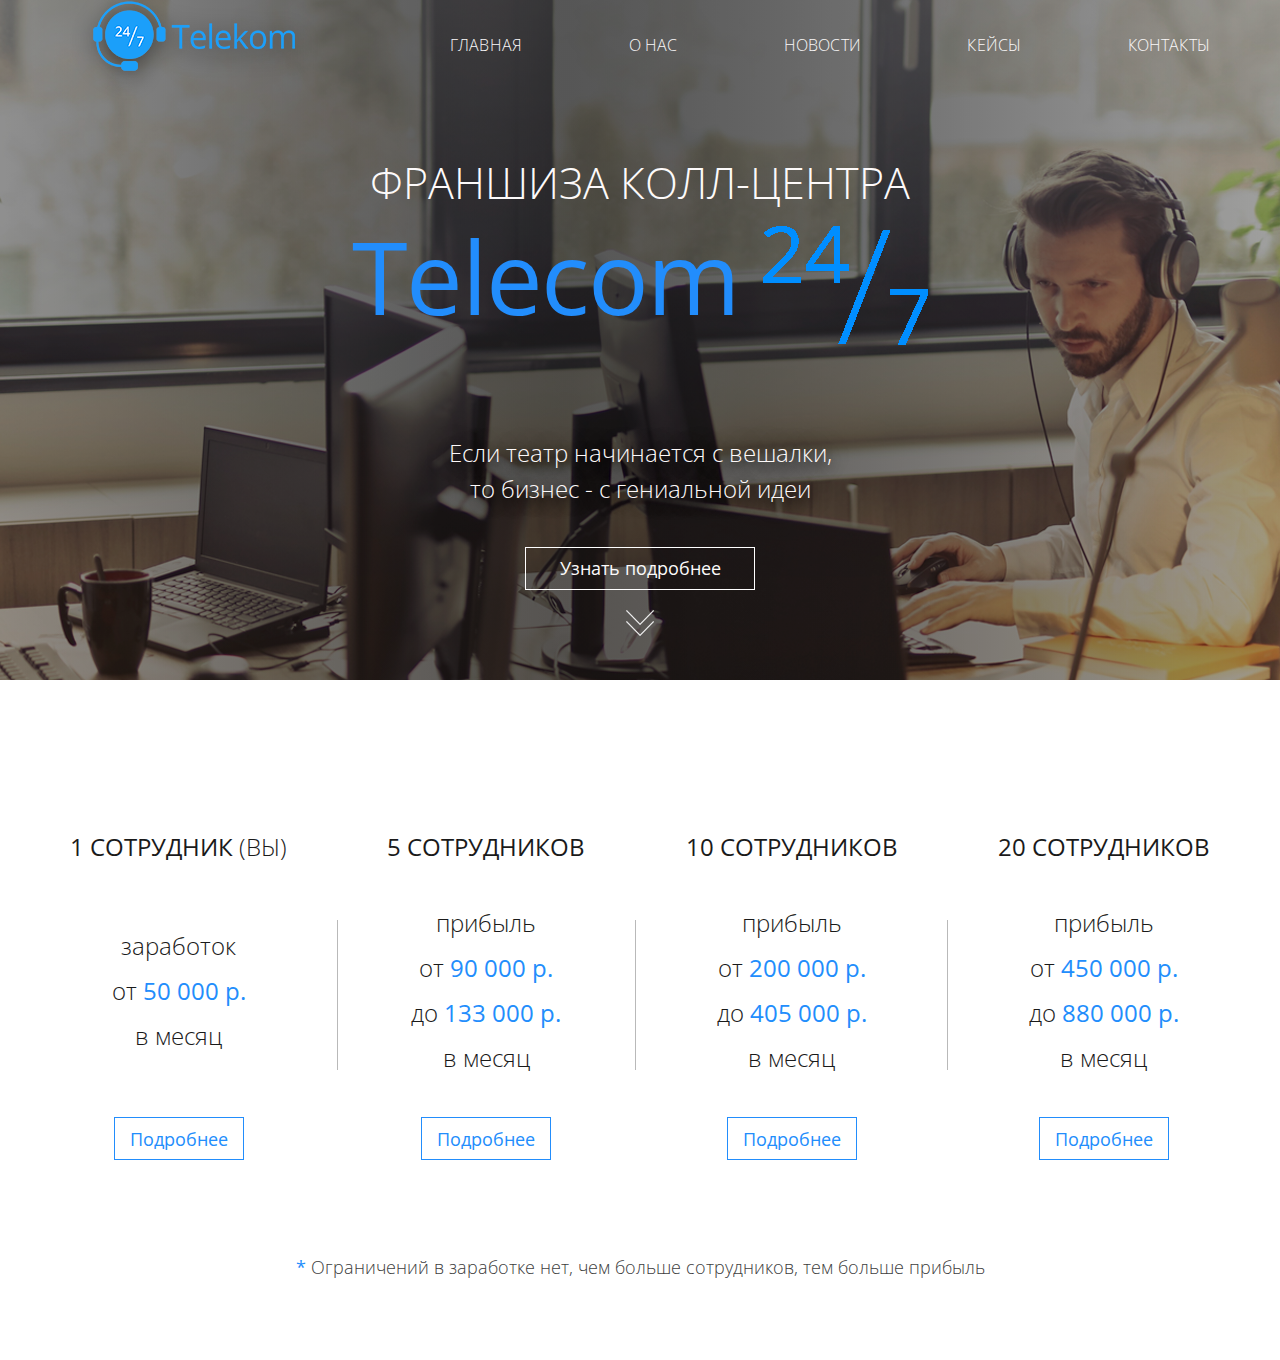
==== index.html @ 5f86d4a2 "Create second section" ====
<!DOCTYPE html>
<html lang="en">
<head>
  <meta charset="UTF-8">
  <meta name="viewport" content="width=device-width, initial-scale=1.0">
  <meta http-equiv="X-UA-Compatible" content="ie=edge">
  <link rel="stylesheet" href="style/style.css">
  <link href="https://fonts.googleapis.com/css?family=Open+Sans:300,400&amp;subset=cyrillic" rel="stylesheet">
  <title>Document</title>
</head>
<body>
  <header>
    <nav>
      <img src="img/Telekom.png" alt="">
      <ul>
        <li><a class="header-link"href="#">Главная</a></li>
        <li><a class="header-link"href="#">О нас</a></li>
        <li><a class="header-link"href="#">Новости</a></li>
        <li><a class="header-link"href="#">Кейсы</a></li>
        <li><a class="header-link"href="#">Контакты</a></li>
      </ul>
    </nav>
    <h2>франшиза колл-центра</h2>
    <h1>Telecom 
      <img class="h2-img"src="img/24/24for7.png" alt="">
    </h1>
    <p class="header-text-action">Если театр начинается с вешалки,<br>то бизнес - с гениальной идеи</p>
    <a href="#" class="header-action">Узнать подробнее</a>
    <a href="#" class="drop-down"><img src="img/bottom-.png" alt=""></a>
  </header>
  <section class="staff">
    <div class="staff-block">
      <div class="staff-block-item">
        <h3>1 сотрудник <span class="h3-span">(вы)</span></h3>
        <div class="staff-block-text">
        <p>заработок</p>
        <p>от <span>50 000 р.</span></p>
        <p>в месяц</p>
        </div>
        <a href="#" class="staff-button">Подробнее</a>
      </div>
      <div class="staff-border"></div>
      <div class="staff-block-item">
        <h3>5 сотрудников</h3>
        <div class="staff-block-text">
            <p>прибыль</p>
            <p>от <span>90 000 р.</span></p>
            <p>до <span>133 000 р.</span></p>
            <p>в месяц</p>
        </div>
        <a href="#" class="staff-button">Подробнее</a>
      </div>
      <div class="staff-border"></div>
      <div class="staff-block-item">
          <h3>10 сотрудников</h3>
          <div class="staff-block-text">
          <p>прибыль</p>
          <p>от <span>200 000 р.</span></p>
          <p>до <span>405 000 р.</span></p>
          <p>в месяц</p>
          </div>
          <a href="#" class="staff-button">Подробнее</a>
      </div>
      <div class="staff-border"></div>
      <div class="staff-block-item">
          <h3>20 сотрудников</h3>
          <div class="staff-block-text">
          <p>прибыль</p>
          <p>от <span>450 000 р.</span></p>
          <p>до <span>880 000 р.</span></p>
          <p>в месяц</p>
          </div>
          <a href="#" class="staff-button">Подробнее</a>
      </div>
    </div>
    <p class="remark"><span>*</span> Ограничений в заработке нет, чем больше сотрудников, тем больше прибыль</p>
  </section>
</body>
</html>
---- style/style.css ----
/* font-family: 'Open Sans', sans-serif; */
* {
  box-sizing: border-box;
  margin: 0;
  padding: 0;
  outline: none;
  font-family: 'Open Sans';
}
a{
  text-decoration: none;
}
header{
  height: 680px;
  display: flex;
  flex-direction:column;
  align-items: center;
  background: url(../img/Header-main.png) center center no-repeat;
}
nav{
  width: 1140px;
  height: 90px;
  display: flex;
  justify-content: space-between;
  align-items: center;
}
ul{
  width: 760px;
  display: flex;
  justify-content: space-between;
  align-items: center;
}
nav li{
  list-style-type: none;
}
.header-link{
  color: #fbf9f9;
font-size: 16px;
font-weight: 300;
text-transform: uppercase;
/* Text style for "главная" */
letter-spacing: 0.16px;
}
h2{
  color: #fdfafa;
font-size: 43px;
font-weight: 300;
line-height: 106.67px;
text-transform: uppercase;
margin-top: 40px;
}
h1{
  margin-top: -30px;
  color: #228dfc;
  font-size: 101px;
  font-weight: 400;
  letter-spacing: -1.7px;
  display: flex;
  align-items: flex-end;
  width: 576px;
  justify-content: space-between;
}
.h2-img{
  height: 119px;
}
.time{
  position: relative;
  width: 165px;
  height: 119px;
  font-size: 50px;
}
.time-hour{
  position: absolute;
  top: 0;
  left: 0;
}
.time-slash{
  font-size:200px;
  position: absolute;
  bottom: 0;
  left: 75px;
}
.time-min{
  position: absolute;
  bottom: 0;
  right: 0;
}
.header-text-action{
  text-align: center;
  text-shadow: 0 5px 13px #070707, 0 0 32px rgba(13, 13, 13, 0.49);
  color: #fdf9f9;
  font-family: "Open Sans";
  font-size: 24px;
  font-weight: 300;
  line-height: 36px;
  margin: 90px 0 40px;
}
.header-action{
  width: 230px;
  height: 43px;
  border: 1px solid #ffffff;
  display: flex;
  justify-content: center;
  align-items: center;
  color: #fcfbfb;
  font-family: "Open Sans";
  font-size: 18px;
  font-weight: 400;
  margin-bottom: 20px;
}
.staff{
  height: 680px;
  display: flex;
  flex-direction: column;
  align-items: center;
}
.staff-block{
  width: 1140px;
  margin-top: 150px;
  display: flex;
  justify-content: space-between;
  align-items: center;
}
.staff-block-item{
  display: flex;
  flex-direction: column;
  justify-content: space-between;
  align-items: center;
  height: 330px;
}
.staff-block-item p{
  color: #1a1a1a;
  font-size: 24px;
  font-weight: 300;
  line-height: 45px;
}
span{
  font-weight: 400;
  color: #228dfc;
}
.staff-block-text{
  text-align:center;
}
.staff-border{
  width: 1px;
height: 150px;
background-color: #b9b9b9;
}
.staff-button{
  width: 130px;
  height: 43px;
  border: 1px solid #228dfc;
  background: transparent;
  color: #228dfc;
  font-size: 18px;
  font-weight: 400;
  display: flex;
  justify-content: center;
  align-items: center;
}
h3{
  color: #1a1a1a;
  font-size: 24px;
  font-weight: 400;
  text-transform: uppercase;
}
.h3-span{
  font-weight: 300;
  color: #1a1a1a;
}
.remark{
  margin-top: 85px;
  color: #404040;
font-size: 18px;
font-weight: 300;
line-height: 45px;
}
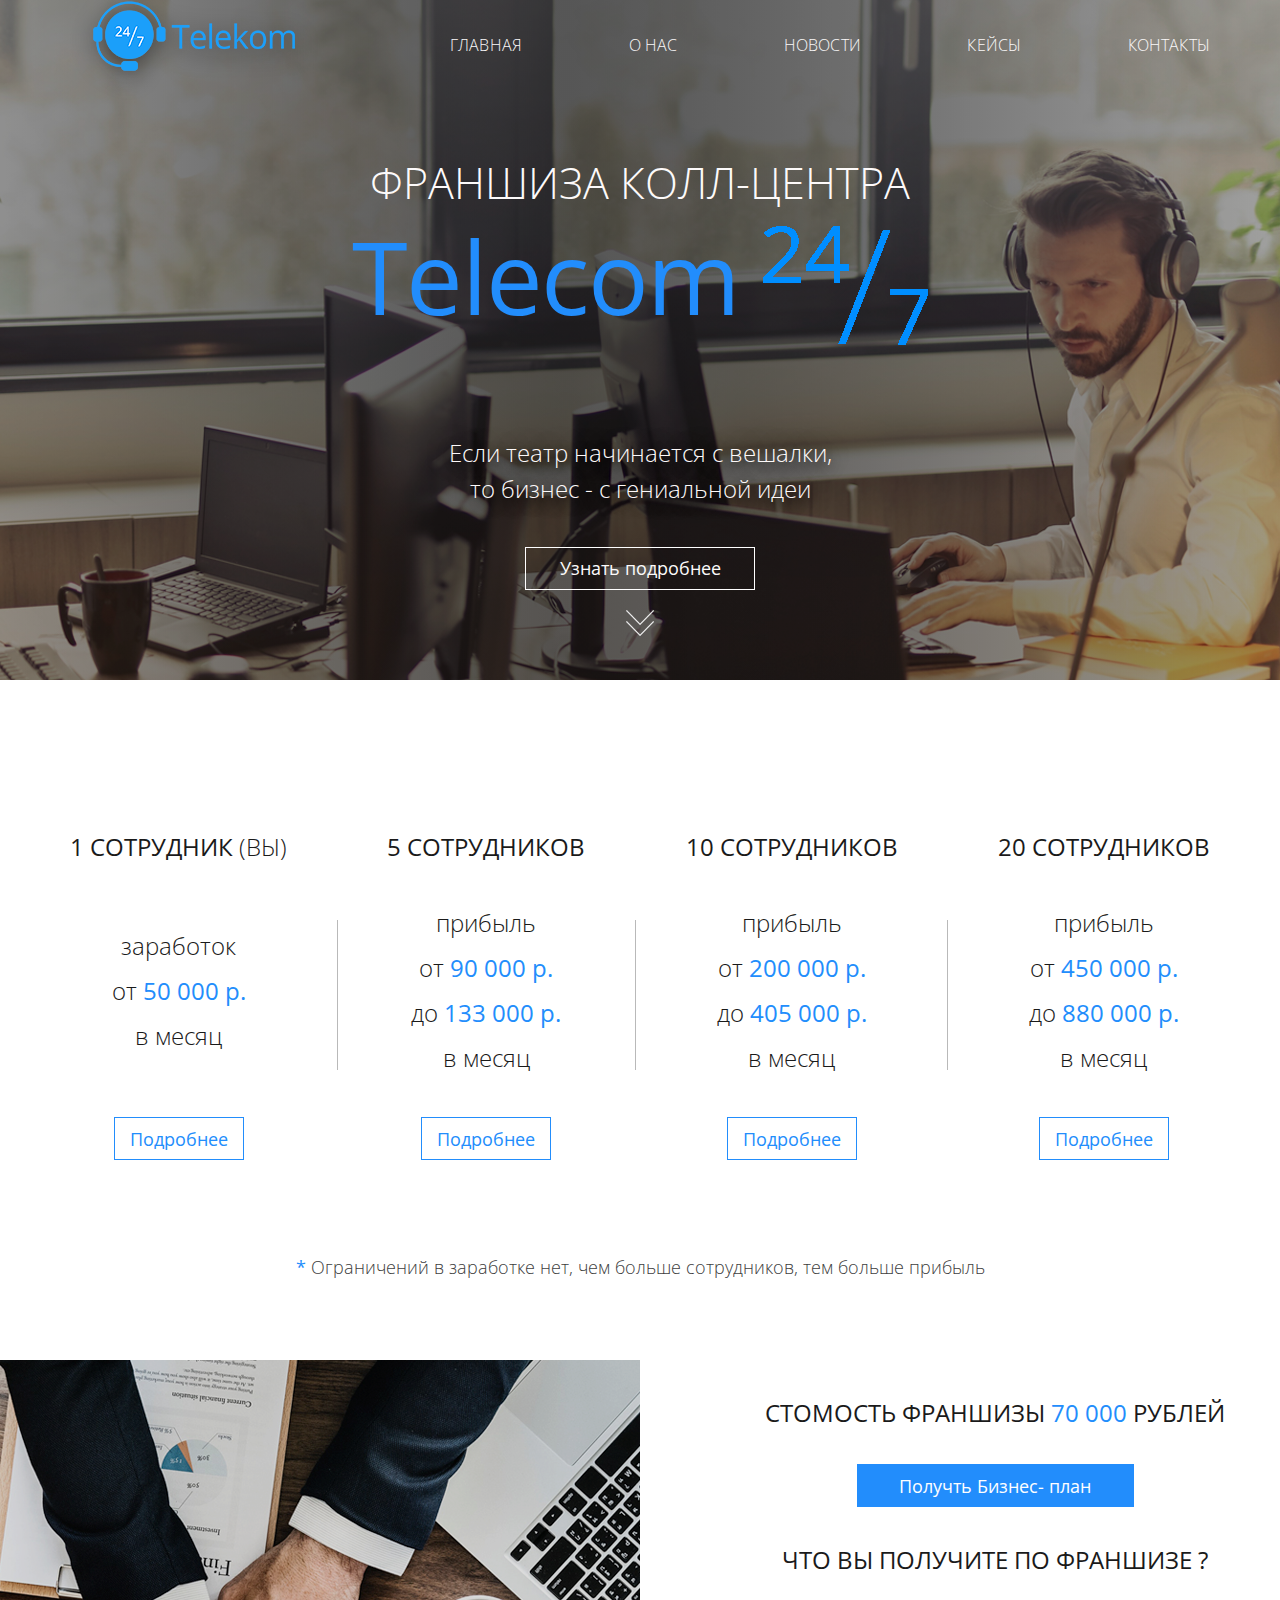
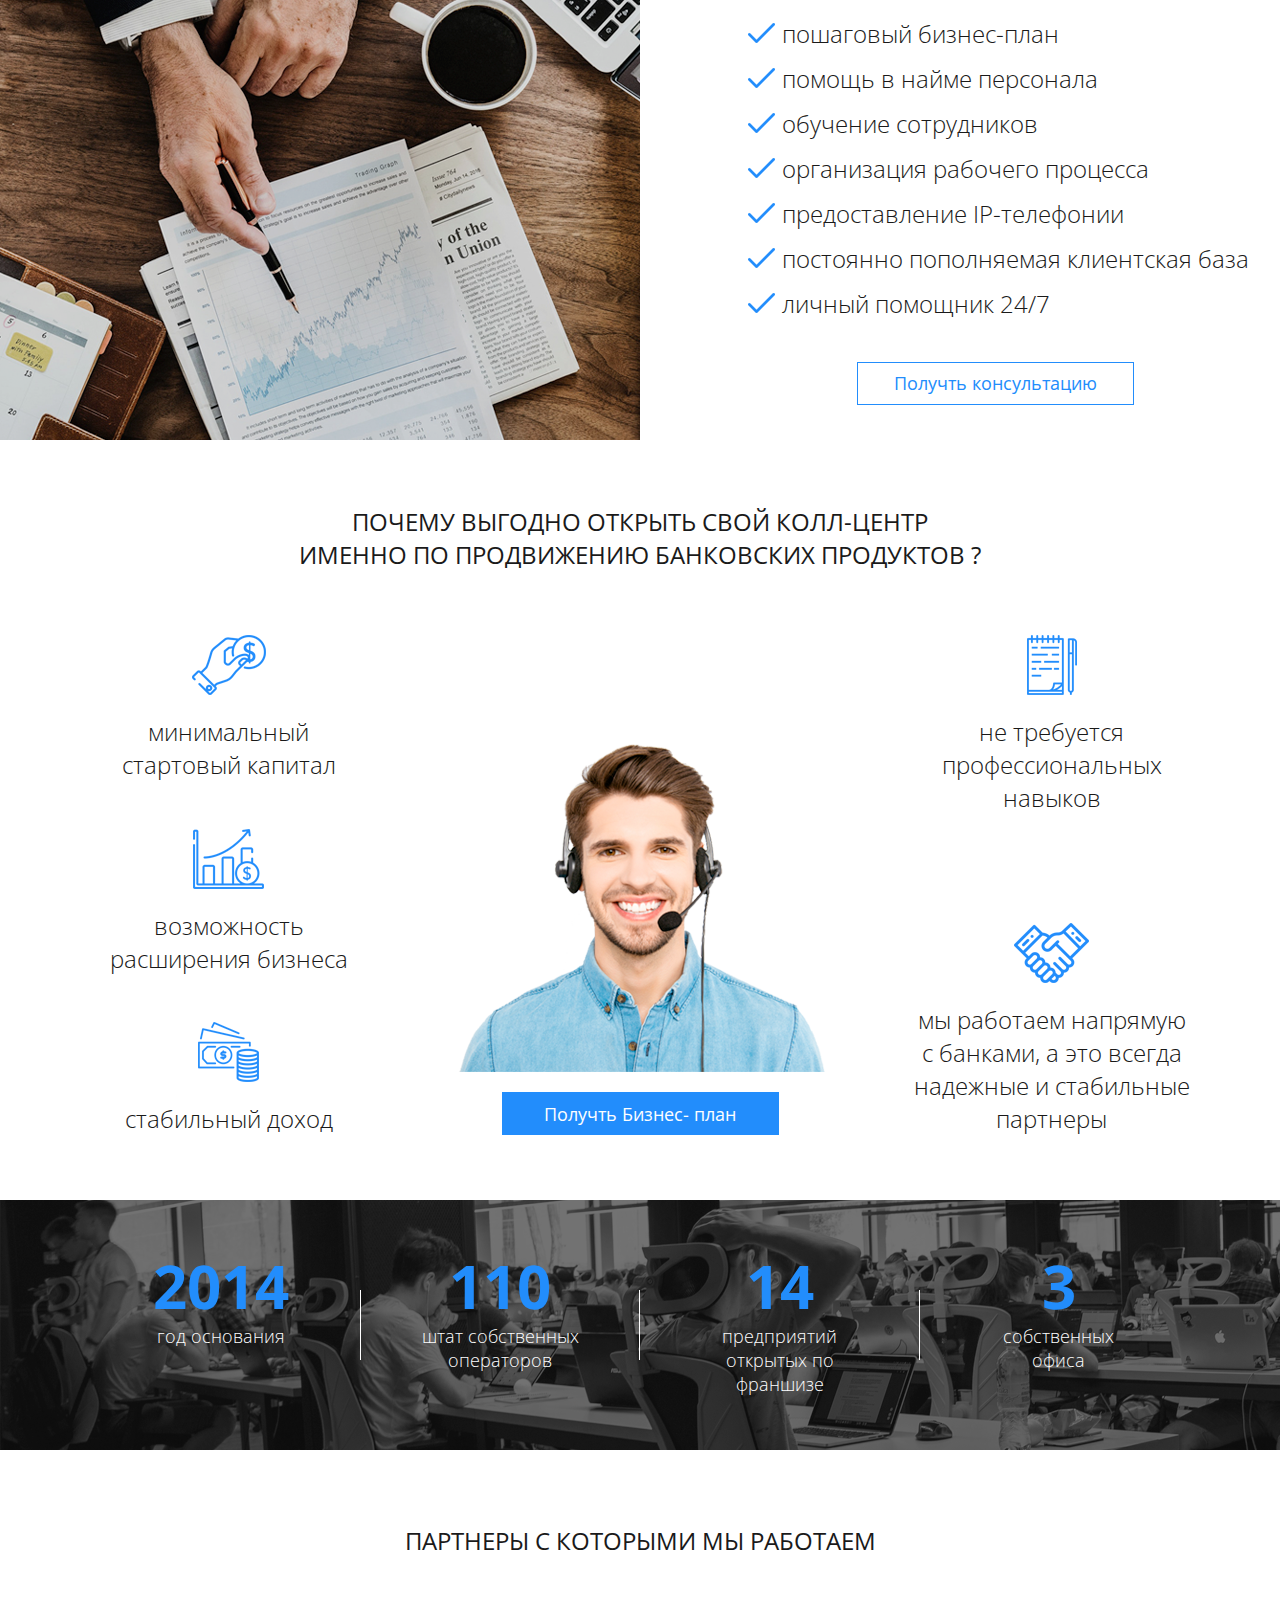
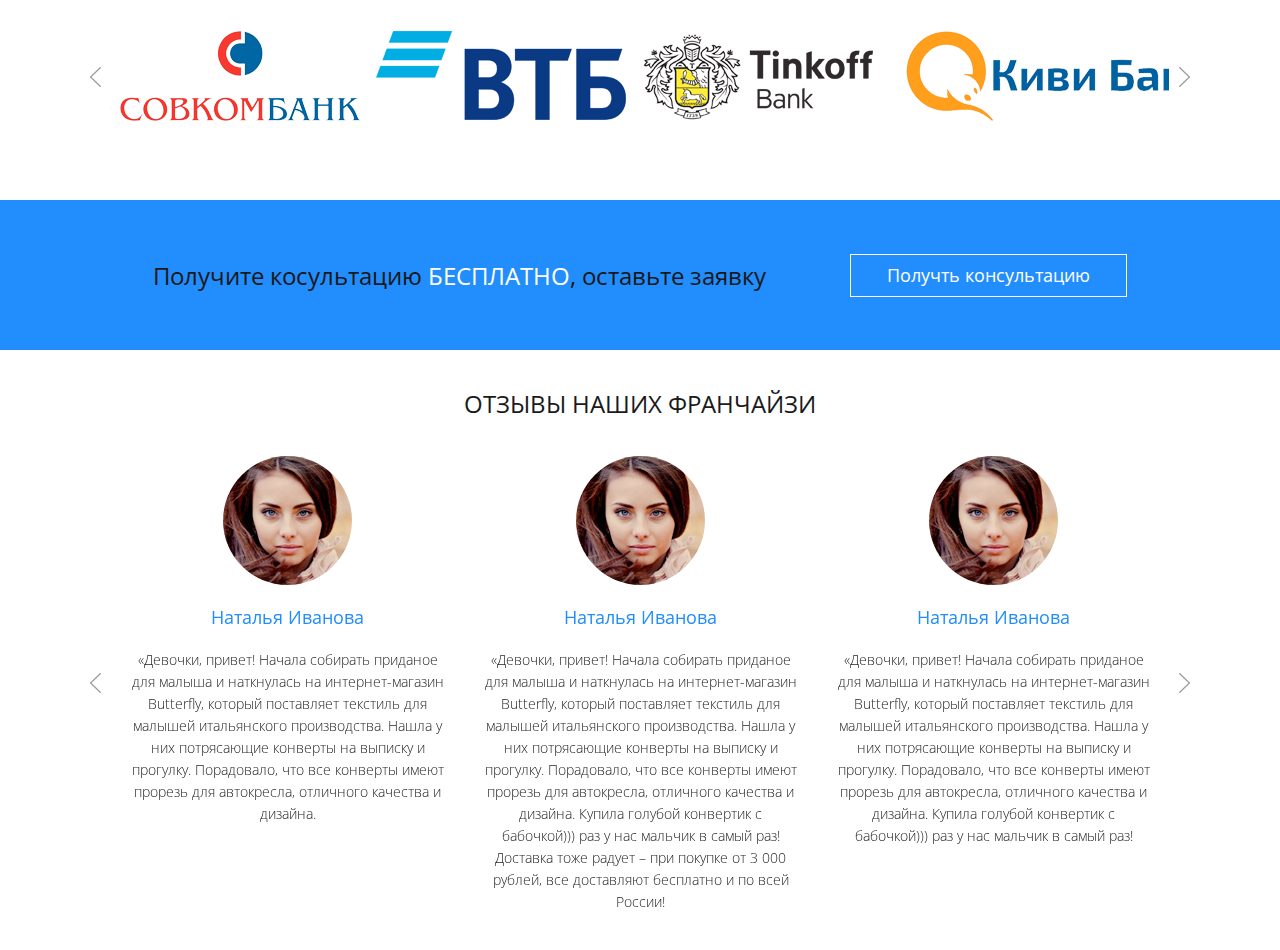
==== commit aadfd467: "2/3 complete" ====
--- a/index.html
+++ b/index.html
@@ -1,28 +1,32 @@
 <!DOCTYPE html>
 <html lang="en">
+
 <head>
   <meta charset="UTF-8">
   <meta name="viewport" content="width=device-width, initial-scale=1.0">
   <meta http-equiv="X-UA-Compatible" content="ie=edge">
+  <link href="https://fonts.googleapis.com/css?family=Open+Sans:300,400,700&amp;subset=cyrillic" rel="stylesheet">
+  <link rel="stylesheet" href="slick/slick.css">
+  <link rel="stylesheet" type="text/css" href="slick/slick-theme.css">
   <link rel="stylesheet" href="style/style.css">
-  <link href="https://fonts.googleapis.com/css?family=Open+Sans:300,400&amp;subset=cyrillic" rel="stylesheet">
   <title>Document</title>
 </head>
+
 <body>
   <header>
     <nav>
       <img src="img/Telekom.png" alt="">
       <ul>
-        <li><a class="header-link"href="#">Главная</a></li>
-        <li><a class="header-link"href="#">О нас</a></li>
-        <li><a class="header-link"href="#">Новости</a></li>
-        <li><a class="header-link"href="#">Кейсы</a></li>
-        <li><a class="header-link"href="#">Контакты</a></li>
+        <li><a class="header-link" href="#">Главная</a></li>
+        <li><a class="header-link" href="#">О нас</a></li>
+        <li><a class="header-link" href="#">Новости</a></li>
+        <li><a class="header-link" href="#">Кейсы</a></li>
+        <li><a class="header-link" href="#">Контакты</a></li>
       </ul>
     </nav>
     <h2>франшиза колл-центра</h2>
-    <h1>Telecom 
-      <img class="h2-img"src="img/24/24for7.png" alt="">
+    <h1>Telecom
+      <img class="h2-img" src="img/24/24for7.png" alt="">
     </h1>
     <p class="header-text-action">Если театр начинается с вешалки,<br>то бизнес - с гениальной идеи</p>
     <a href="#" class="header-action">Узнать подробнее</a>
@@ -33,9 +37,9 @@
       <div class="staff-block-item">
         <h3>1 сотрудник <span class="h3-span">(вы)</span></h3>
         <div class="staff-block-text">
-        <p>заработок</p>
-        <p>от <span>50 000 р.</span></p>
-        <p>в месяц</p>
+          <p>заработок</p>
+          <p>от <span>50 000 р.</span></p>
+          <p>в месяц</p>
         </div>
         <a href="#" class="staff-button">Подробнее</a>
       </div>
@@ -43,37 +47,176 @@
       <div class="staff-block-item">
         <h3>5 сотрудников</h3>
         <div class="staff-block-text">
-            <p>прибыль</p>
-            <p>от <span>90 000 р.</span></p>
-            <p>до <span>133 000 р.</span></p>
-            <p>в месяц</p>
+          <p>прибыль</p>
+          <p>от <span>90 000 р.</span></p>
+          <p>до <span>133 000 р.</span></p>
+          <p>в месяц</p>
         </div>
         <a href="#" class="staff-button">Подробнее</a>
       </div>
       <div class="staff-border"></div>
       <div class="staff-block-item">
-          <h3>10 сотрудников</h3>
-          <div class="staff-block-text">
+        <h3>10 сотрудников</h3>
+        <div class="staff-block-text">
           <p>прибыль</p>
           <p>от <span>200 000 р.</span></p>
           <p>до <span>405 000 р.</span></p>
           <p>в месяц</p>
-          </div>
-          <a href="#" class="staff-button">Подробнее</a>
+        </div>
+        <a href="#" class="staff-button">Подробнее</a>
       </div>
       <div class="staff-border"></div>
       <div class="staff-block-item">
-          <h3>20 сотрудников</h3>
-          <div class="staff-block-text">
+        <h3>20 сотрудников</h3>
+        <div class="staff-block-text">
           <p>прибыль</p>
           <p>от <span>450 000 р.</span></p>
           <p>до <span>880 000 р.</span></p>
           <p>в месяц</p>
-          </div>
-          <a href="#" class="staff-button">Подробнее</a>
+        </div>
+        <a href="#" class="staff-button">Подробнее</a>
       </div>
     </div>
     <p class="remark"><span>*</span> Ограничений в заработке нет, чем больше сотрудников, тем больше прибыль</p>
   </section>
+  <section class="business">
+    <div class="business-img"></div>
+    <div class="business-information">
+      <h3>стомость франшизы <span>70 000</span> рублей</h3>
+      <a href="" class="staff-button business-plan">Получть Бизнес- план</a>
+      <h3>что вы получите по франшизе ?</h3>
+      <ul class="business-ul">
+        <li>пошаговый бизнес-план</li>
+        <li>помощь в найме персонала</li>
+        <li>обучение сотрудников</li>
+        <li>организация рабочего процесса</li>
+        <li>предоставление IP-телефонии</li>
+        <li>постоянно пополняемая клиентская база</li>
+        <li>личный помощник 24/7</li>
+      </ul>
+      <a href="" class="staff-button business-consultation">Получть консультацию</a>
+    </div>
+  </section>
+  <section class="call-center">
+    <h3 class="call-center-h3">почему выгодно открыть свой колл-центр<br>
+      именно по продвижению банковских продуктов ?</h3>
+    <div class="call-center-main">
+      <div class="call-center-advantages-one">
+        <figure class="call-center-figure">
+          <img src="img/add-coin.png" alt="">
+          <figurecaption class="call-center-text">
+            <p>минимальный стартовый капитал</p>
+          </figurecaption>
+        </figure>
+        <figure class="call-center-figure">
+          <img src="img/up-coin.png" alt="">
+          <figurecaption class="call-center-text">
+            <p>возможность расширения бизнеса</p>
+          </figurecaption>
+        </figure>
+        <figure class="call-center-figure">
+          <img src="img/money.png" alt="">
+          <figurecaption class="call-center-text">
+            <p>стабильный доход</p>
+          </figurecaption>
+        </figure>
+      </div>
+      <div class="call-center-works">
+        <figure class="call-center-works-figure">
+          <img src="img/call-center-people.png" alt="">
+          <figurecaption class="call-center-people-text">
+            <a href="" class="staff-button business-plan">Получть Бизнес- план</a>
+          </figurecaption>
+        </figure>
+      </div>
+      <div class="call-center-advantages-two">
+        <figure class="call-center-figure">
+          <img src="img/briefs.png" alt="">
+          <figurecaption class="call-center-text">
+            <p>не требуется профессиональных навыков</p>
+          </figurecaption>
+        </figure>
+        <figure class="call-center-figure">
+          <img src="img/deal.png" alt="">
+          <figurecaption class="call-center-text">
+            <p>мы работаем напрямую с банками, а это всегда надежные и стабильные партнеры</p>
+          </figurecaption>
+        </figure>
+      </div>
+    </div>
+  </section>
+
+  <section class="numbers">
+    <div class="numbers-main">
+      <div class="numbers-item">
+        <p class="numbers-item-title">2014</p>
+        <p class="numbers-item-subtitle">год основания</p>
+      </div>
+      <div class="numbers-border"></div>
+      <div class="numbers-item">
+        <p class="numbers-item-title">110</p>
+        <p class="numbers-item-subtitle">штат собственных операторов</p>
+      </div>
+      <div class="numbers-border"></div>
+      <div class="numbers-item">
+        <p class="numbers-item-title">14</p>
+        <p class="numbers-item-subtitle">предприятий открытых по франшизе</p>
+      </div>
+      <div class="numbers-border"></div>
+      <div class="numbers-item">
+        <p class="numbers-item-title">3</p>
+        <p class="numbers-item-subtitle">собственных офиса</p>
+      </div>
+    </div>
+  </section>
+
+  <section class="partners">
+    <h3>партнеры с которыми мы работаем</h3>
+    <div class="carousel">
+      <div><img src="img/bank1.png" alt=""></div>
+      <div><img src="img/bank2.png" alt=""></div>
+      <div><img src="img/bank3.png" alt=""></div>
+      <div><img src="img/bank4.png" alt=""></div>
+      <div><img src="img/bank3.png" alt=""></div>
+    </div>
+  </section>
+
+  <section class="free">
+    <div class="free-main">
+      <h3 class="free-text">Получите косультацию <span class="WHITE">бесплатно</span>, оставьте заявку</h3>
+      <a href="" class="staff-button free-consultation">Получть консультацию</a>
+    </div>
+  </section>
+
+  <section class="review">
+    <h3>отзывы наших франчайзи</h3>
+    <div class="review-block">
+      <div class="review-item">
+        <img src="img/head.png" alt="">
+        <p class="review-text-title">Наталья Иванова</p>
+        <p class="review-text-subtitle">«Девочки, привет! Начала собирать приданое для малыша и наткнулась на интернет-магазин Butterfly, который поставляет текстиль для малышей итальянского производства. Нашла у них потрясающие конверты на выписку и прогулку. Порадовало, что все конверты имеют прорезь для автокресла, отличного качества и дизайна. </p>
+      </div>
+      <div class="review-item">
+        <img src="img/head.png" alt="">
+        <p class="review-text-title">Наталья Иванова</p>
+        <p class="review-text-subtitle">«Девочки, привет! Начала собирать приданое для малыша и наткнулась на интернет-магазин Butterfly, который поставляет текстиль для малышей итальянского производства. Нашла у них потрясающие конверты на выписку и прогулку. Порадовало, что все конверты имеют прорезь для автокресла, отличного качества и дизайна. Купила голубой конвертик с бабочкой))) раз у нас мальчик в самый раз! Доставка тоже радует – при покупке от 3 000 рублей, все доставляют бесплатно и по всей России! </p>
+      </div>
+      <div class="review-item">
+        <img src="img/head.png" alt="">
+        <p class="review-text-title">Наталья Иванова</p>
+        <p class="review-text-subtitle">«Девочки, привет! Начала собирать приданое для малыша и наткнулась на интернет-магазин Butterfly, который поставляет текстиль для малышей итальянского производства. Нашла у них потрясающие конверты на выписку и прогулку. Порадовало, что все конверты имеют прорезь для автокресла, отличного качества и дизайна. Купила голубой конвертик с бабочкой))) раз у нас мальчик в самый раз! </p>
+      </div>
+      <div class="review-item">
+        <img src="img/head.png" alt="">
+        <p class="review-text-title">Наталья Иванова</p>
+        <p class="review-text-subtitle">«Девочки, привет! Начала собирать приданое для малыша и наткнулась на интернет-магазин Butterfly, который поставляет текстиль для малышей итальянского производства. Нашла у них потрясающие конверты на выписку и прогулку. Порадовало, что все конверты имеют прорезь для автокресла, отличного качества и дизайна. </p>
+      </div>
+    </div>
+  </section>
+  <script type="text/javascript" src="script/jquery-1.11.0.min.js"></script>
+  <script type="text/javascript" src="script/jquery-migrate-1.2.1.min.js"></script>
+  <script type="text/javascript" src="slick/slick.min.js"></script>
+  <script type="text/javascript" src="script/js.js"></script>
 </body>
+
 </html>--- a/style/style.css
+++ b/style/style.css
@@ -23,7 +23,7 @@
   justify-content: space-between;
   align-items: center;
 }
-ul{
+nav>ul{
   width: 760px;
   display: flex;
   justify-content: space-between;
@@ -173,4 +173,229 @@
 font-size: 18px;
 font-weight: 300;
 line-height: 45px;
+}
+.business{
+  display: flex;
+}
+.business-img{
+  width: 50%;
+  height: 680px;
+  background: url(../img/working.png) center top no-repeat;
+}
+.business-information{
+  display: flex;
+  flex-direction: column;
+  align-items: center;
+  justify-content: space-evenly;
+  margin-left: 80px;
+  width: 550px;
+}
+.business-plan{
+  width: 277px;
+  background-color: #228dfc;
+  color: #fdfeff;
+}
+.business-ul{
+  display: flex;
+  flex-direction: column;
+  align-items: flex-start;
+  margin-left: 40px;
+}
+.business-ul>li{
+  list-style-image: url(/img/list_style_type.png);
+}
+.business-ul{
+  color: #1a1a1a;
+  font-size: 24px;
+  font-weight: 300;
+  line-height: 45px;
+}
+.business-consultation{
+  width: 277px;
+}
+.call-center-h3{
+  text-align: center;
+}
+.call-center{
+  height: 760px;
+  display: flex;
+  flex-direction: column;
+  justify-content: space-evenly;
+  align-items: center;
+}
+.call-center-main{
+  width: 1100px;
+  height: 500px;
+  display: flex;
+  justify-content: space-between;
+}
+.call-center-advantages-one{
+  display: flex;
+  flex-direction: column;
+  justify-content: space-between;
+}
+.call-center-figure{
+  display: flex;
+  flex-direction: column;
+  align-items: center;
+}
+.call-center-text,.call-center-people-text{
+  margin-top: 20px;
+  color: #191919;
+  font-family: "Open Sans";
+  font-size: 24px;
+  font-weight: 300;
+  text-align: center;
+  width: 277px;
+}
+.call-center-works-figure{
+  display: flex;
+  flex-direction: column;
+  align-items: center;
+}
+.call-center-works{
+  display: flex;
+  flex-direction: column;
+  justify-content: flex-end;
+  align-items: center;
+}
+.call-center-advantages-two{
+  display: flex;
+  flex-direction: column;
+  justify-content: space-between;
+}
+.numbers{
+  display: flex;
+  justify-content: center;
+  background: url(../img/black-white.png) no-repeat;
+  height: 250px;
+  background-color: rgba(20, 20, 20, 0.6);
+}
+.numbers-main{
+  display: flex;
+  justify-content: space-between;
+  align-items: center;
+  width: 1000px;
+}
+.numbers-item{
+  display: flex;
+  flex-direction: column;
+  align-items: center;
+  height: 115px;
+}
+.numbers-item-title{
+  color: #228dfc;
+  font-size: 60px;
+  font-weight: 700;
+  line-height: 36px;
+  text-transform: uppercase;
+  margin-bottom: 20px;
+}
+.numbers-item-subtitle{
+  width: 162px;
+  color: #fdfdfe;
+  font-size: 18px;
+  font-weight: 300;
+  text-align: center;
+}
+.numbers-border{
+  width: 1px;
+  height: 70px;
+  background-color: #ffffff;
+}
+.l-arrow {
+  z-index: 1;
+  margin-right: 10px;
+}
+
+.r-arrow {
+  margin-left: 10px;
+  z-index: 1;
+}
+
+.r-arrow,.l-arrow{
+  background:none;
+  border:none;
+  cursor:pointer;
+}
+.r-arrow:active,.l-arrow:active,.r-arrow:focus,.l-arrow:focus{
+  outline: none;
+}
+.partners{
+  height: 350px;
+  display: flex;
+  flex-direction:column;
+  align-items: center;
+  justify-content: space-evenly;
+}
+.carousel{
+  width: 1100px;
+  display: flex;
+  justify-content: space-between;
+  align-items: center;
+}
+.free{
+  height: 150px;
+  display: flex;
+  justify-content: center;
+  align-items: center;
+  background-color: #228dfc;
+}
+.free-main{
+  width: 1140px;
+  display: flex;
+  justify-content: space-evenly;
+  align-items: center;
+}
+.free-text{
+  color: #191919;
+  text-transform: initial;
+}
+.free-consultation{
+  border: 1px solid #fff;
+  color: #fff;
+  width: 277px;
+}
+.WHITE{
+  color:#fff;
+  text-transform: uppercase;
+}
+.review{
+  height: 600px;
+  display: flex;
+  justify-content: space-evenly;
+  flex-direction: column;
+  align-items: center;
+}
+.review-block{
+  width: 1100px;
+  display: flex;
+  justify-content: space-between;
+}
+.review-item{
+  display: flex;
+  flex-direction: column;
+  align-items: center;
+  width: 370px;
+  padding: 0 20px;
+}
+.review-text-title{
+  color: #228dfc;
+font-size: 18px;
+font-weight: 400;
+margin: 20px 0;
+text-align: center;
+}
+.review-text-subtitle{
+  display: flex;
+  flex-direction: column;
+  align-items: center;
+  color: #1e1e1e;
+font-size: 14px;
+font-weight: 300;
+line-height: 22px;
+text-align: center;
+}
+.review-item img{
+  margin: 0 auto;
 }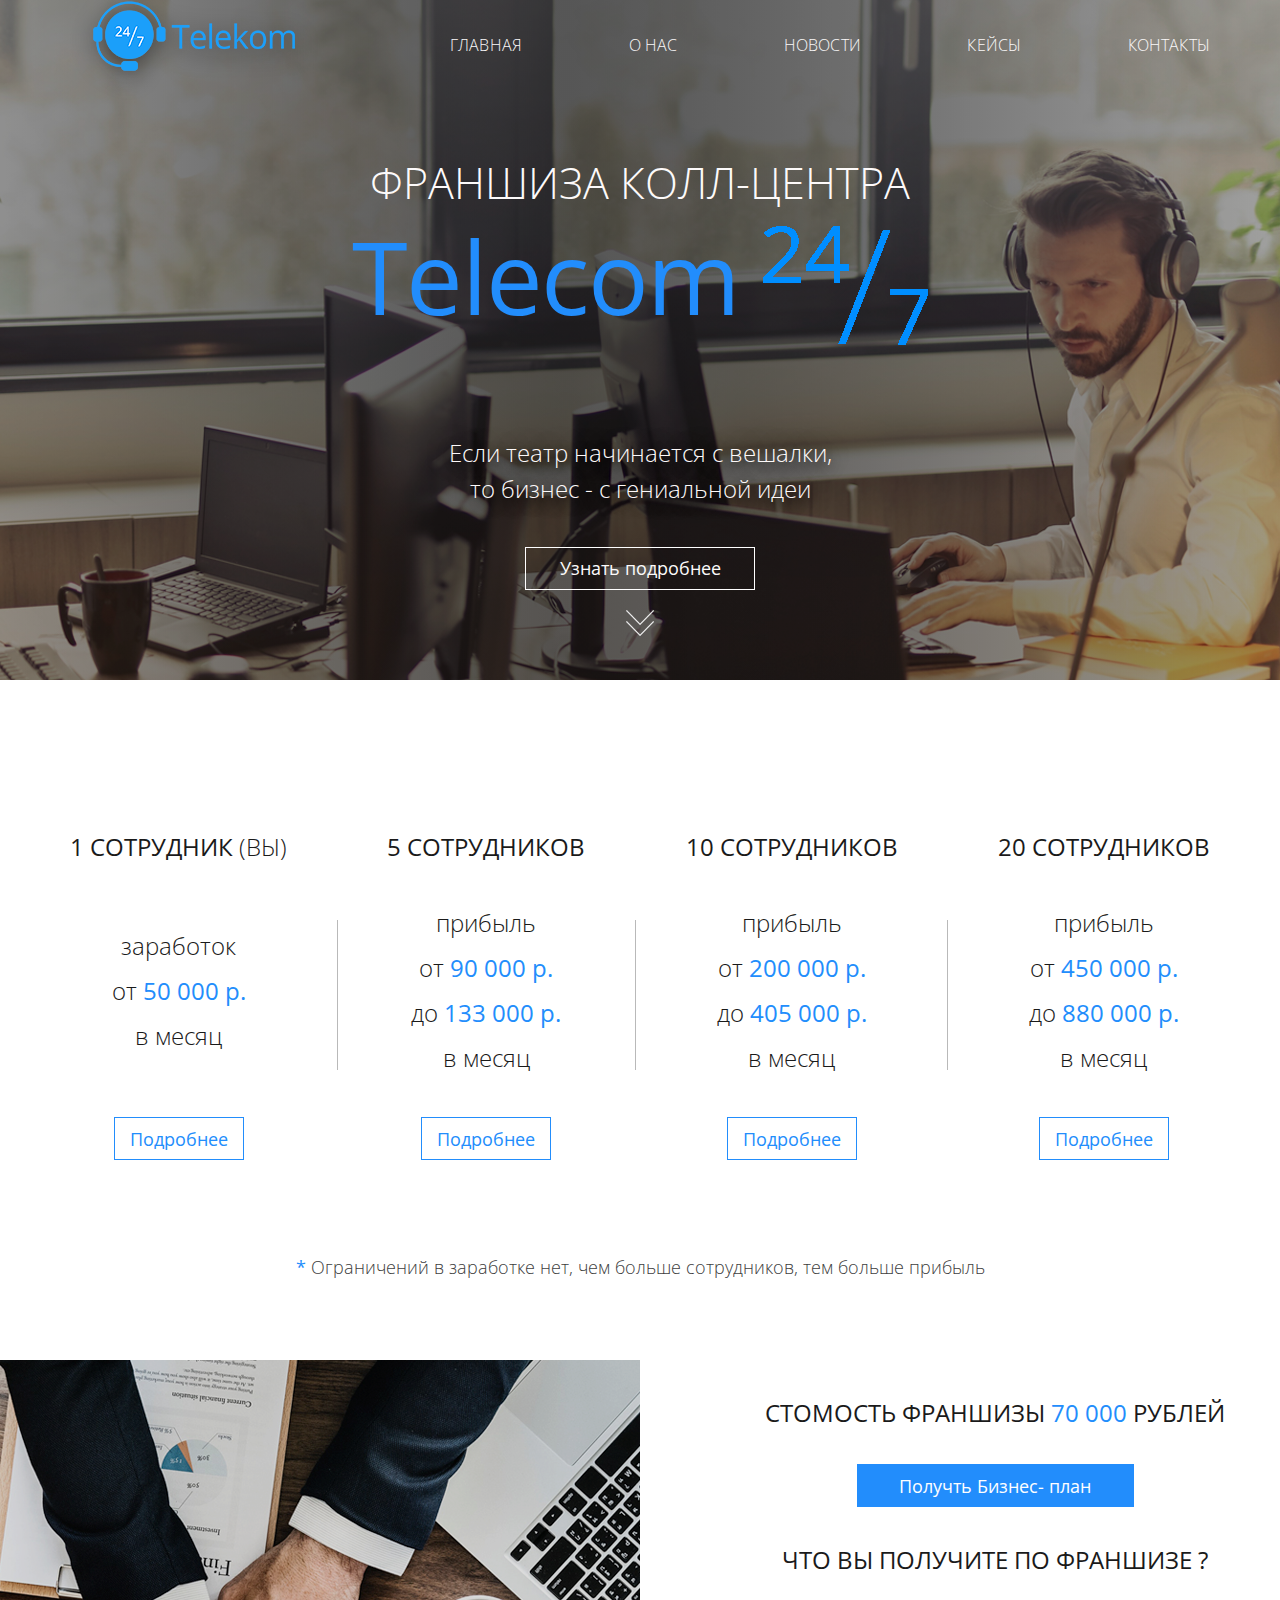
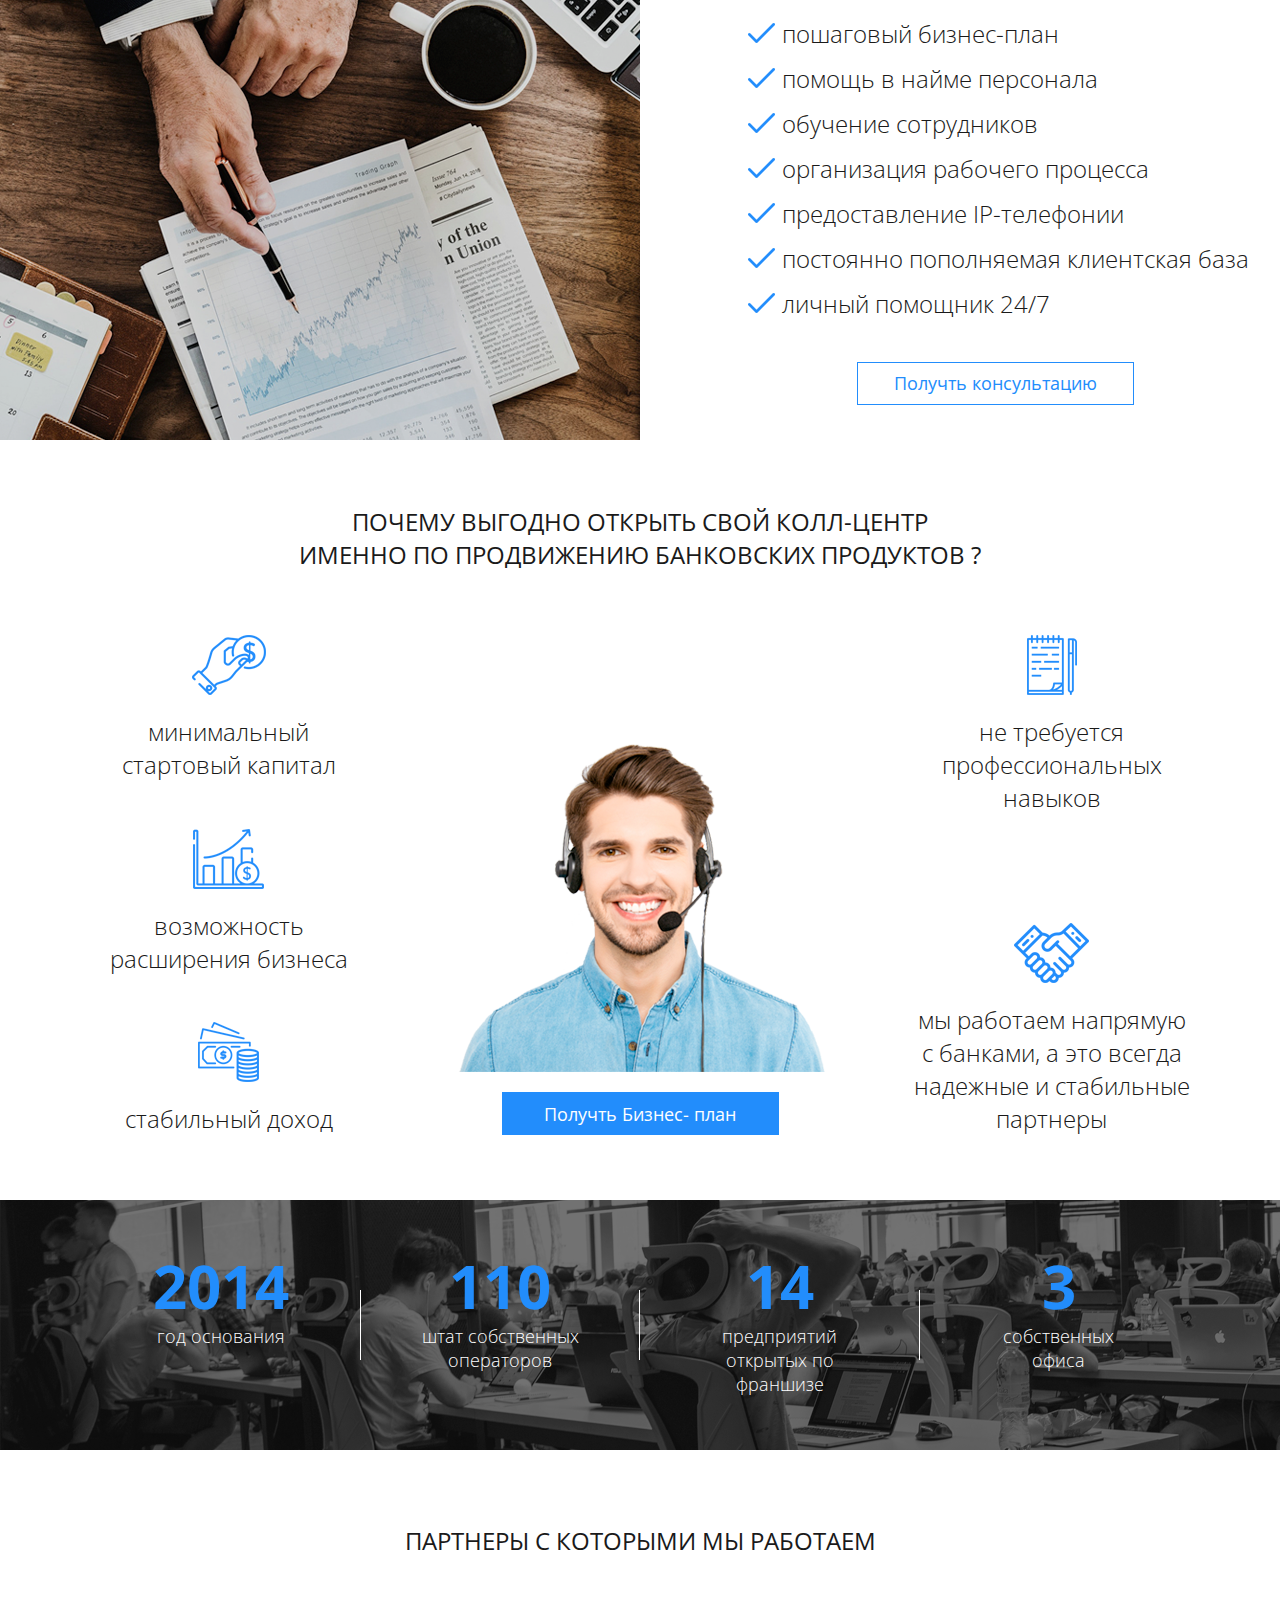
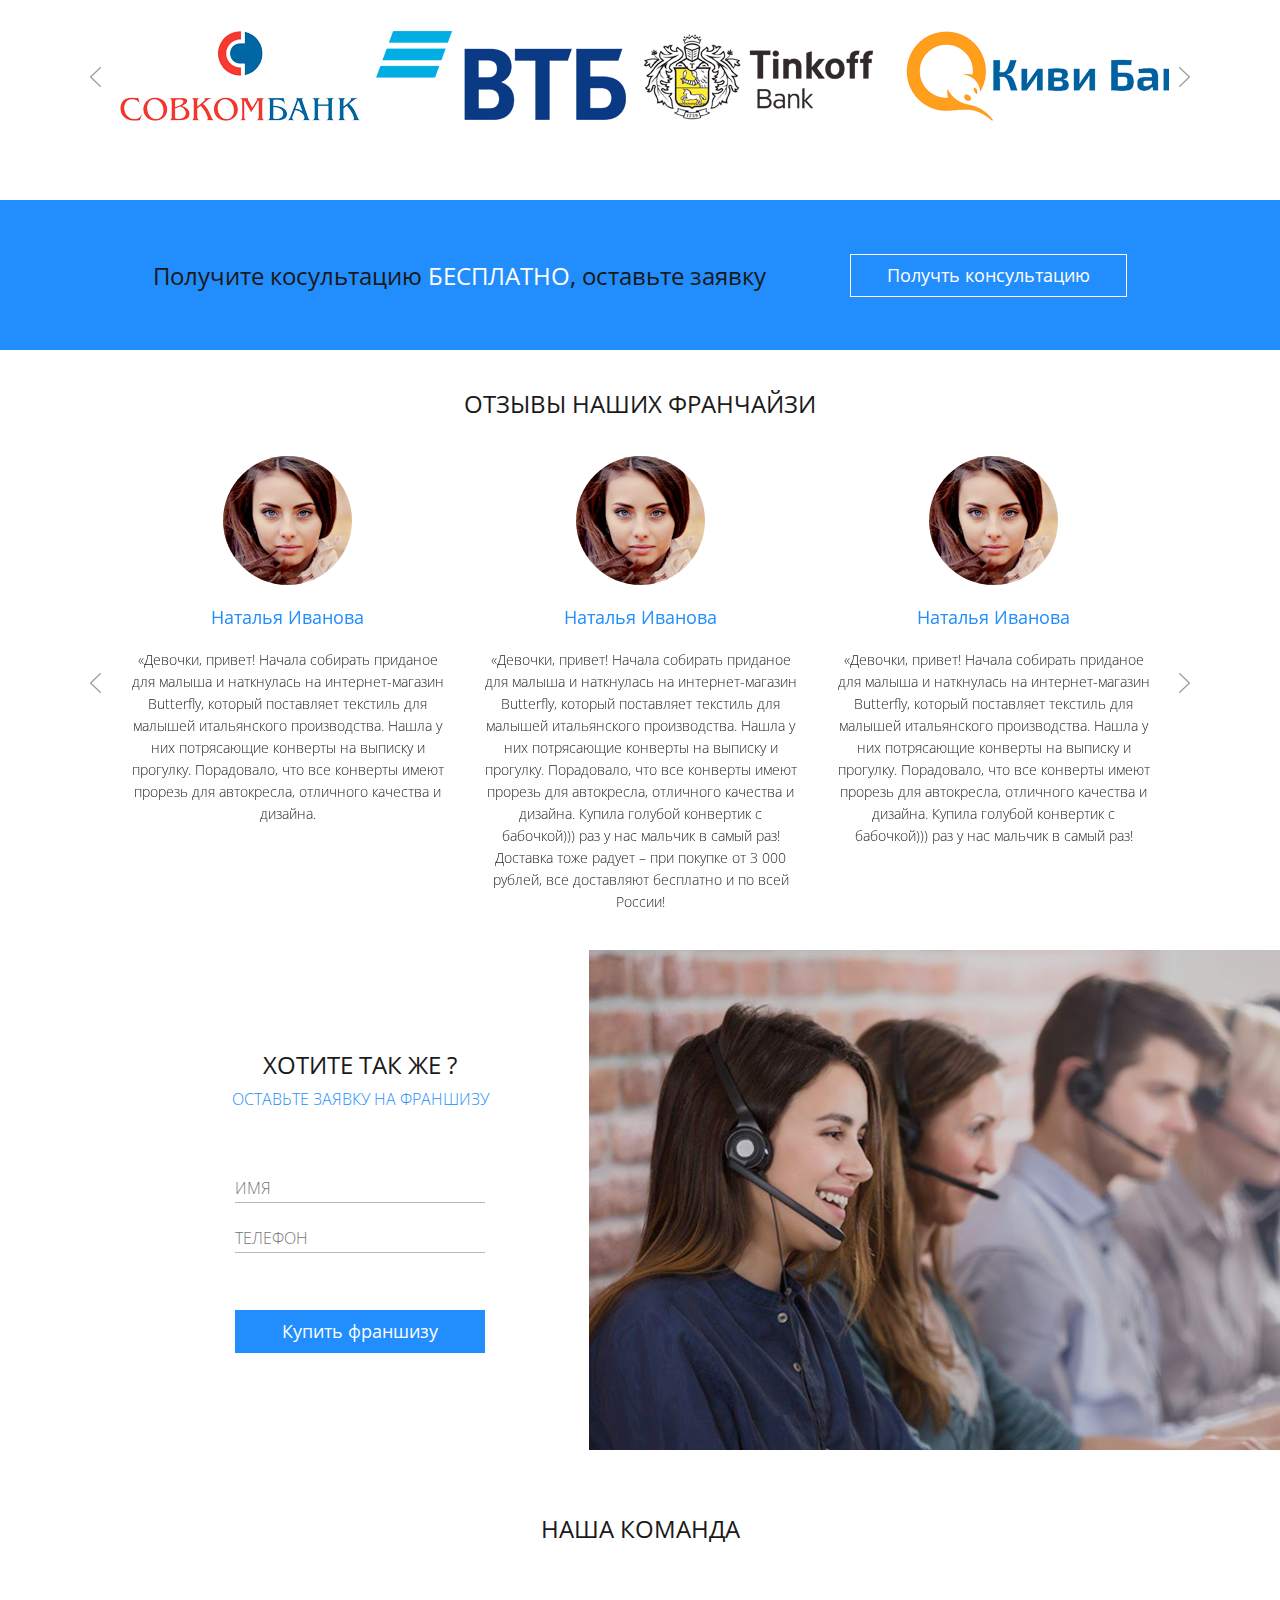
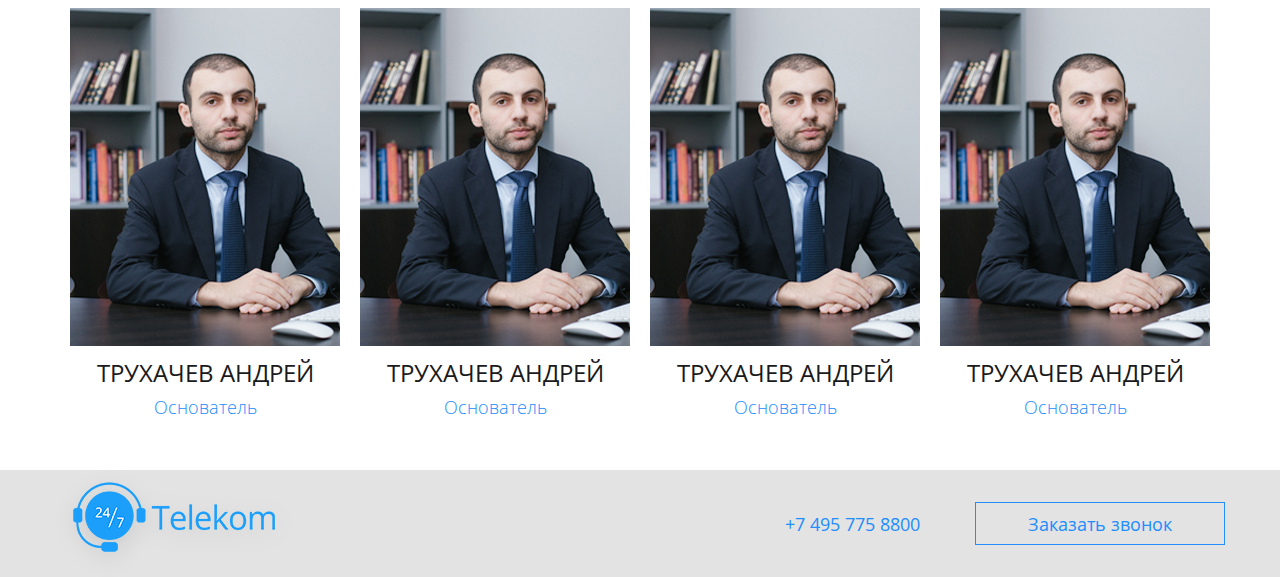
==== commit 15f7e5e1: "Desctope - complete !" ====
--- a/index.html
+++ b/index.html
@@ -213,6 +213,65 @@
       </div>
     </div>
   </section>
+
+  <section class="contact">
+    <div class="contact-action">
+      <div class="contact-block-text">
+        <h3>хотите так же ?</h3>
+        <p class="contact-text">оставьте заявку на франшизу</p>
+      </div>
+      <div class="contact-input-block">
+        <input type="text" class="contact-text contact-input-item" placeholder="ИМЯ" name="" id="">
+        <input type="text" class="contact-text contact-input-item" placeholder="ТЕЛЕФОН" name="" id="">
+      </div>
+      <a href="" class="staff-button contact-buy">Купить франшизу</a>
+    </div>
+    <div class="contact-img"></div>
+  </section>
+
+  <section class="team">
+    <h3>наша команда</h3>
+    <div class="team-block">
+      <figure class="figure-item">
+        <img src="img/works1.png" alt="">
+        <figurecation class="figure-item-text">
+          <h3 class="figute-text-title">Трухачев Андрей</h3>
+          <p class="figure-text-subtitle">Основатель</p>
+        </figurecation>
+      </figure>
+      <figure class="figure-item">
+        <img src="img/works1.png" alt="">
+        <figurecation class="figure-item-text">
+          <h3 class="figute-text-title">Трухачев Андрей</h3>
+          <p class="figure-text-subtitle">Основатель</p>
+        </figurecation>
+      </figure>
+      <figure class="figure-item">
+        <img src="img/works1.png" alt="">
+        <figurecation class="figure-item-text">
+          <h3 class="figute-text-title">Трухачев Андрей</h3>
+          <p class="figure-text-subtitle">Основатель</p>
+        </figurecation>
+      </figure>
+      <figure class="figure-item">
+        <img src="img/works1.png" alt="">
+        <figurecation class="figure-item-text">
+          <h3 class="figute-text-title">Трухачев Андрей</h3>
+          <p class="figure-text-subtitle">Основатель</p>
+        </figurecation>
+      </figure>
+    </div>
+  </section>
+
+  <footer class="footer">
+    <div class="footer-main">
+      <img src="img/Telekom_копия.png" alt="">
+      <div class="footer-action">
+        <p class="footer-number">+7 495 775 8800</p>
+        <button class="footer-number footer-button">Заказать звонок</button>
+      </div>
+    </div>
+  </footer>
   <script type="text/javascript" src="script/jquery-1.11.0.min.js"></script>
   <script type="text/javascript" src="script/jquery-migrate-1.2.1.min.js"></script>
   <script type="text/javascript" src="slick/slick.min.js"></script>
--- a/style/style.css
+++ b/style/style.css
@@ -398,4 +398,119 @@
 }
 .review-item img{
   margin: 0 auto;
+}
+.contact{
+  display: flex;
+  justify-content: flex-end;
+  align-items: center;
+}
+.contact-img{
+  width: 54%;
+  height: 500px;
+  background-color: rgba(17, 17, 17, 0.15); 
+  background: url(../img/call-center-pre-footer.png) no-repeat;
+}
+.contact-action{
+  display: flex;
+  flex-direction: column;
+  align-items: center;
+  justify-content: space-between;
+  height: 305px;
+  margin-right: 100px;
+}
+.contact-block-text{
+  display: flex;
+  flex-direction: column;
+  align-items: center;
+}
+.contact-text{
+  color: #228dfc;
+font-size: 16px;
+font-weight: 300;
+line-height: 36px;
+text-transform: uppercase;
+}
+.contact-input-block{
+  display: flex;
+  flex-direction: column;
+  height: 80px;
+  justify-content: space-between;
+}
+.contact-input-item{
+  color: #6d6e6e;
+  width: 250px;
+  height: 30px;
+  border: none;
+  border-bottom: 1px solid #b9b9b9;
+}
+.contact-buy{
+  width: 250px;
+  background-color: #228dfc;
+  color: #fdfeff;
+}
+.team{
+  height: 620px;
+  display: flex;
+  flex-direction: column;
+  align-items: center;
+  justify-content: space-evenly;
+}
+.team-block{
+  width: 1140px;
+  display: flex;
+  justify-content: space-between;
+}
+.figure-item{
+  display: flex;
+  flex-direction: column;
+  align-items: center;
+  height: 400px;
+}
+.figure-item-text{
+  margin-top: 10px;
+  display: flex;
+  flex-direction: column;
+  justify-content: space-between;
+  align-items: center;
+}
+.figure-text-title{
+  text-transform: initial;
+}
+.figure-text-subtitle{
+  color: #228dfc;
+  font-size: 18px;
+  font-weight: 300;
+  line-height: 36px;
+}
+.footer{
+  display: flex;
+  justify-content: center;
+  align-items: center;
+  background-color: #e3e3e3;
+}
+.footer-main{
+  display: flex;
+  justify-content: space-between;
+  width: 1170px;
+  align-items: center;
+}
+.footer-action{
+  width: 440px;
+  display: flex;
+  justify-content: space-between;
+  align-items: center;
+}
+.footer-number{
+  color: #228dfc;
+  font-size: 18px;
+  font-weight: 400;
+}
+.footer-button{
+  display: flex;
+  justify-content: center;
+  align-items: center;
+  width: 250px;
+  height: 43px;
+  border: 1px solid #228dfc;
+  background: transparent;
 }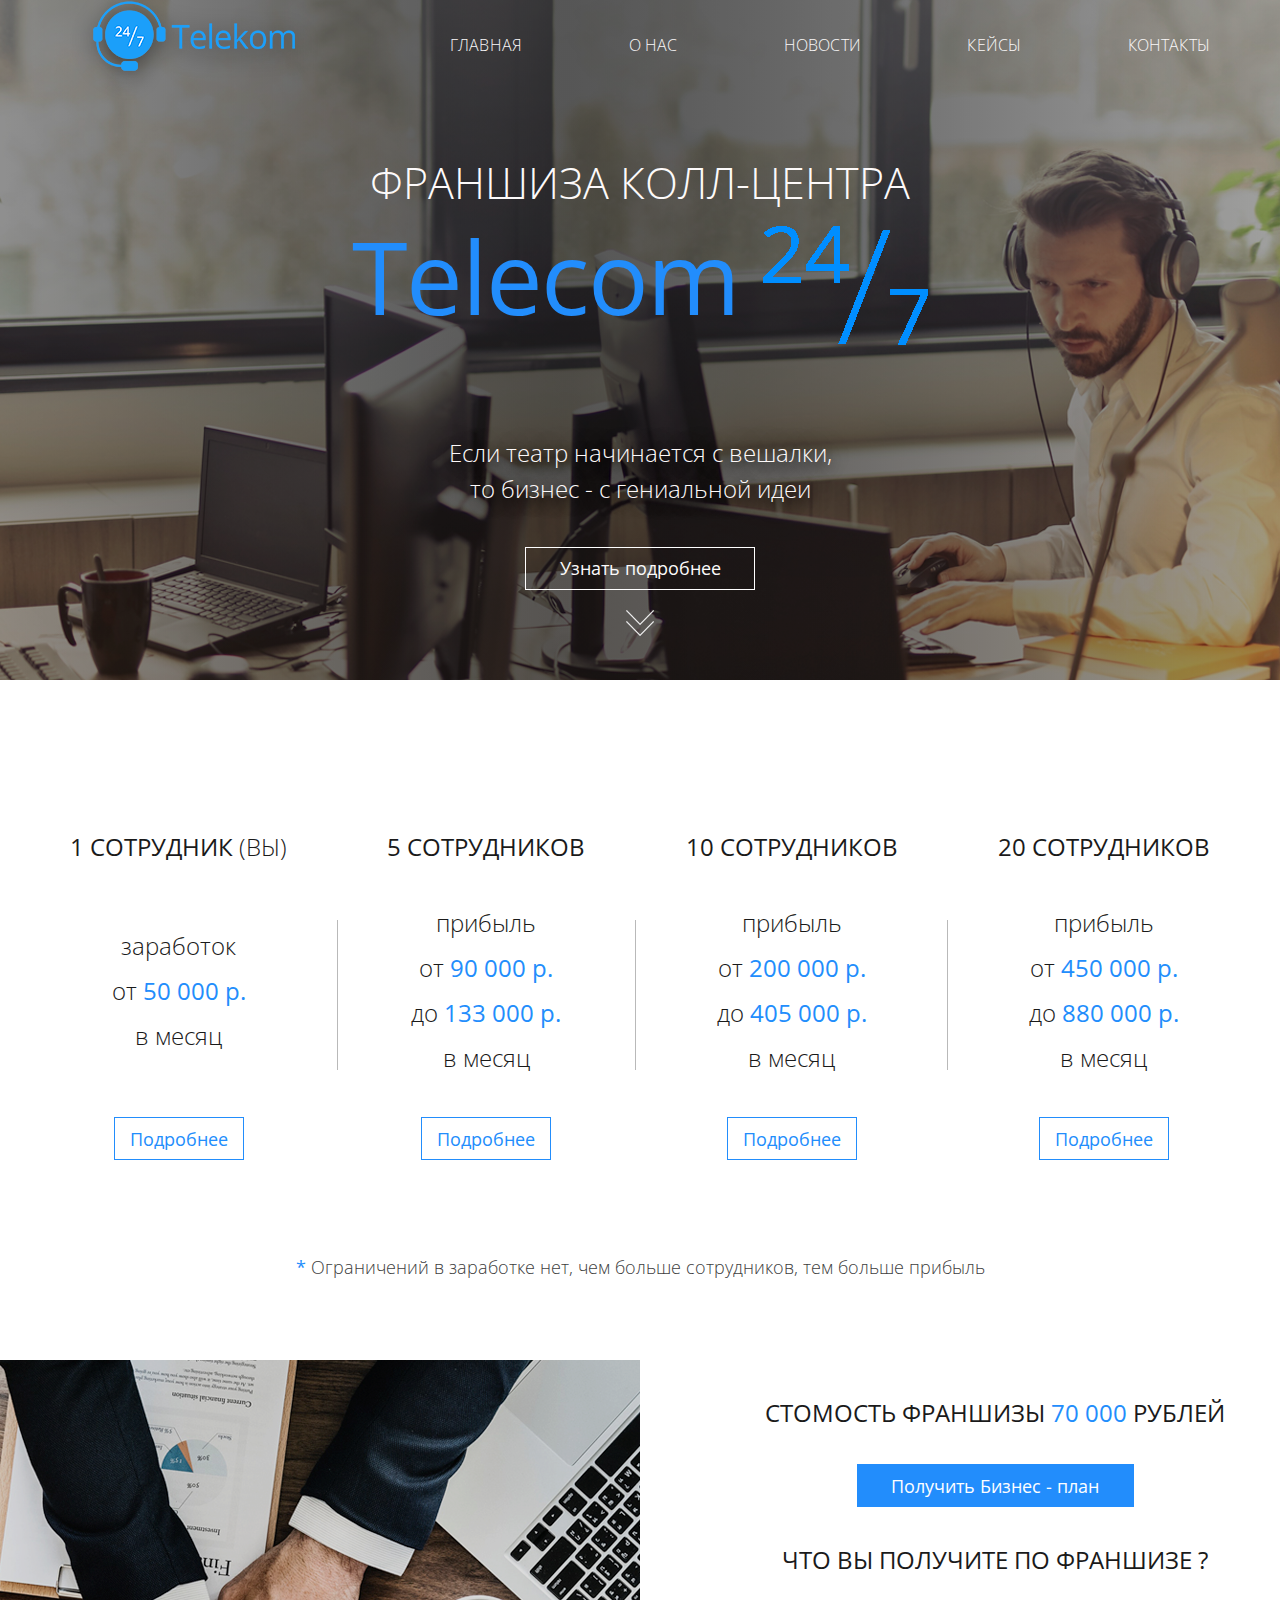
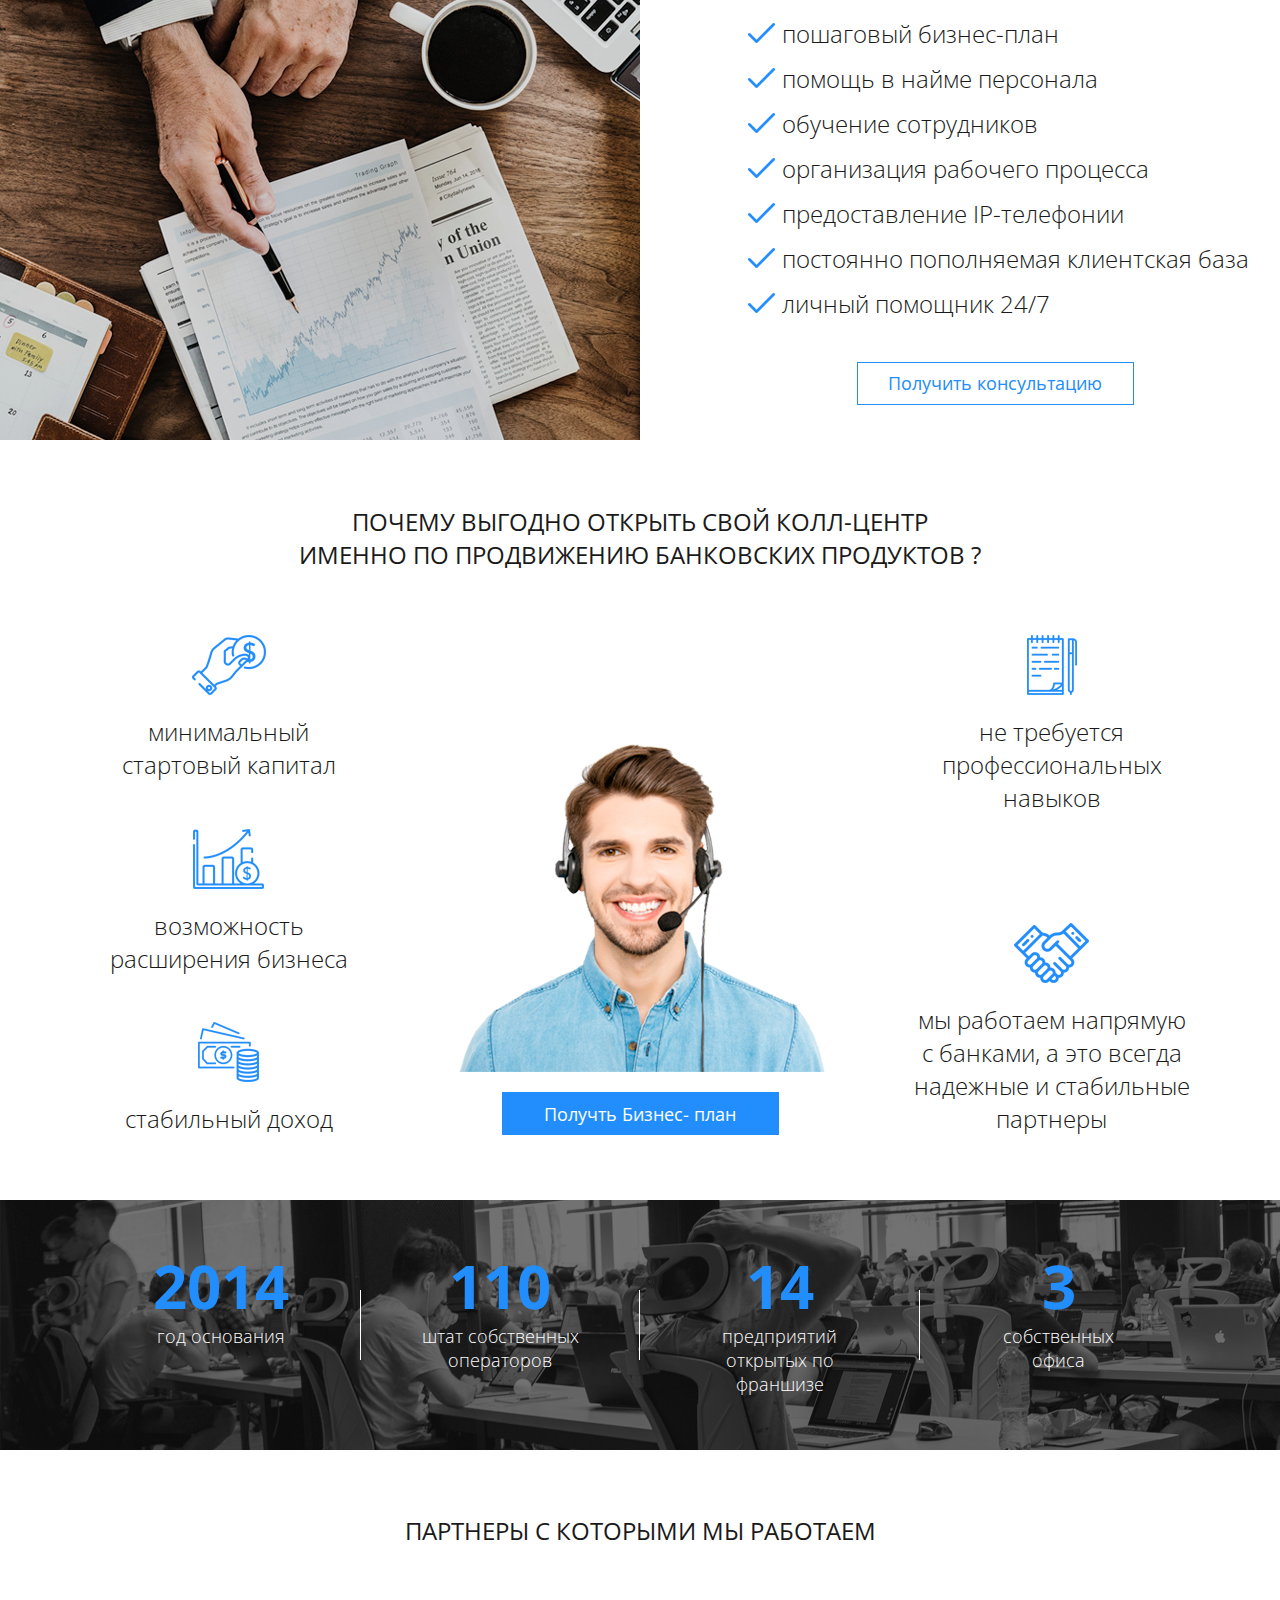
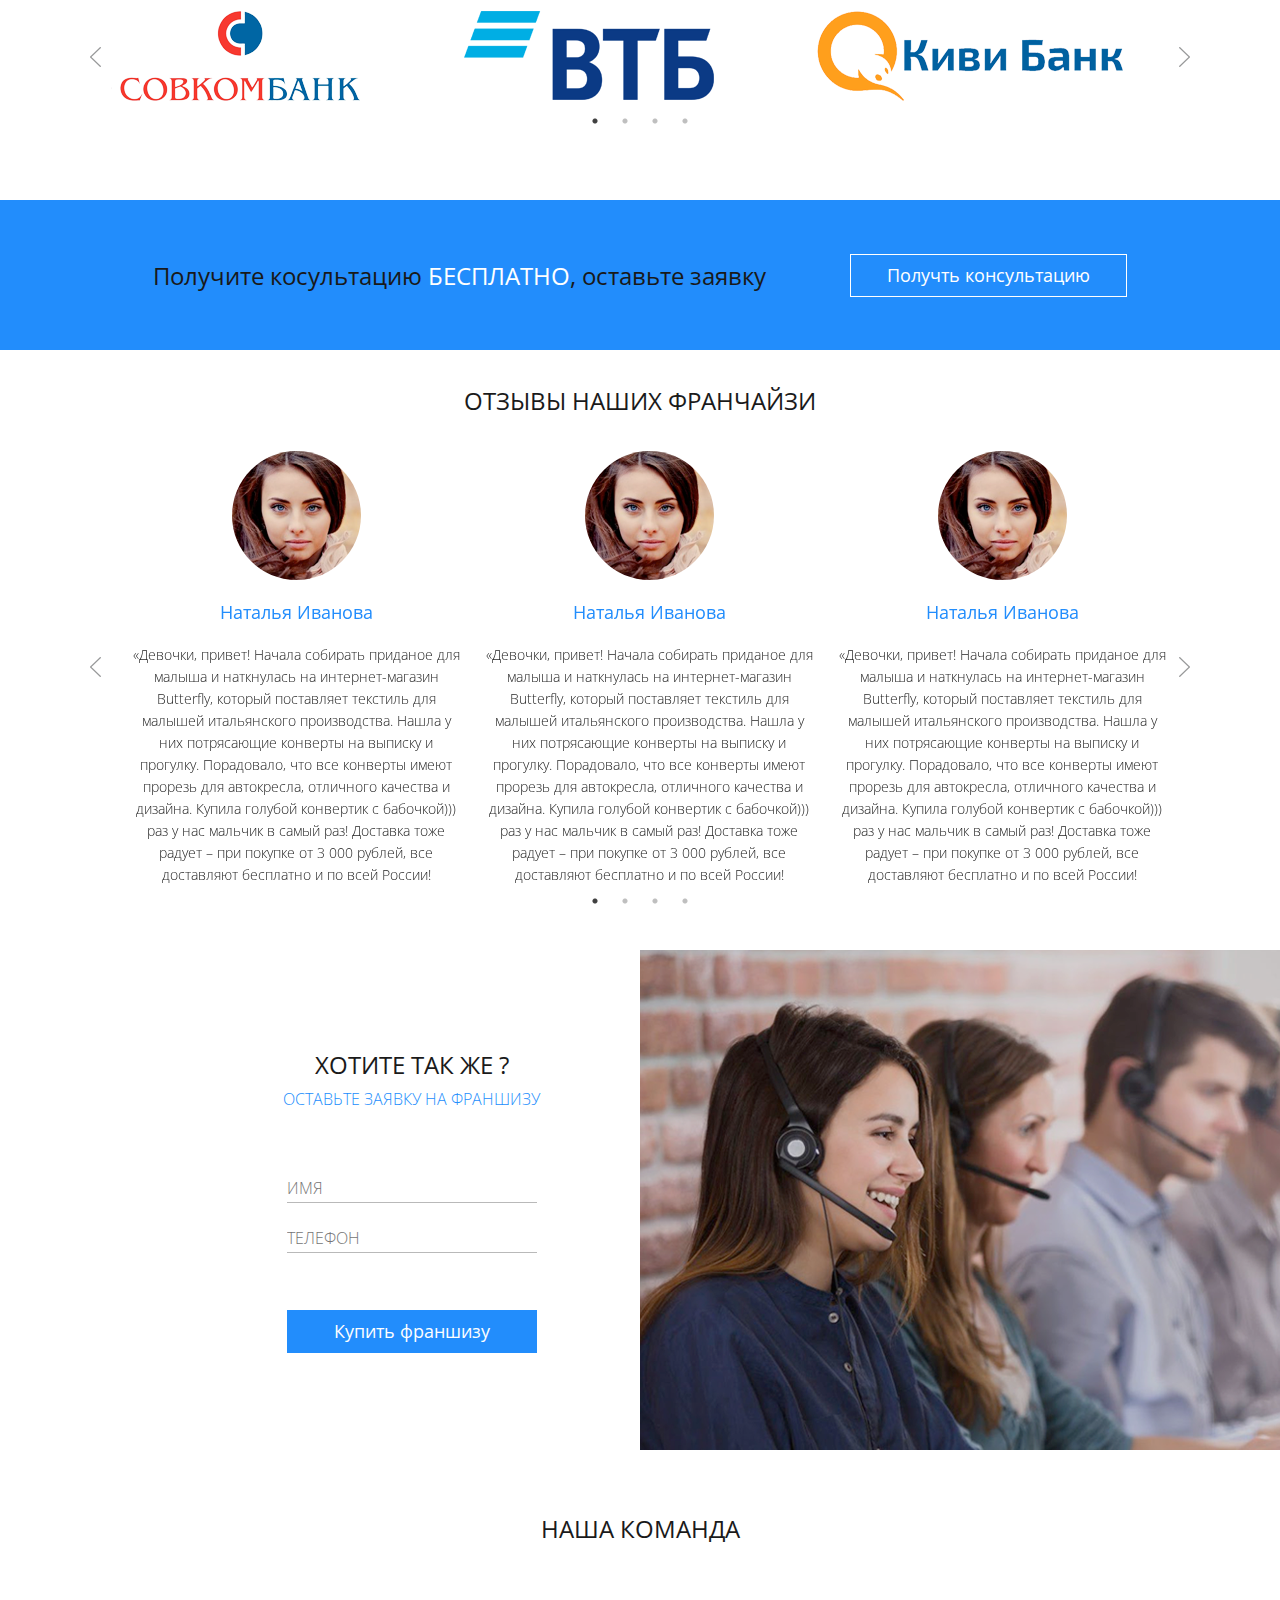
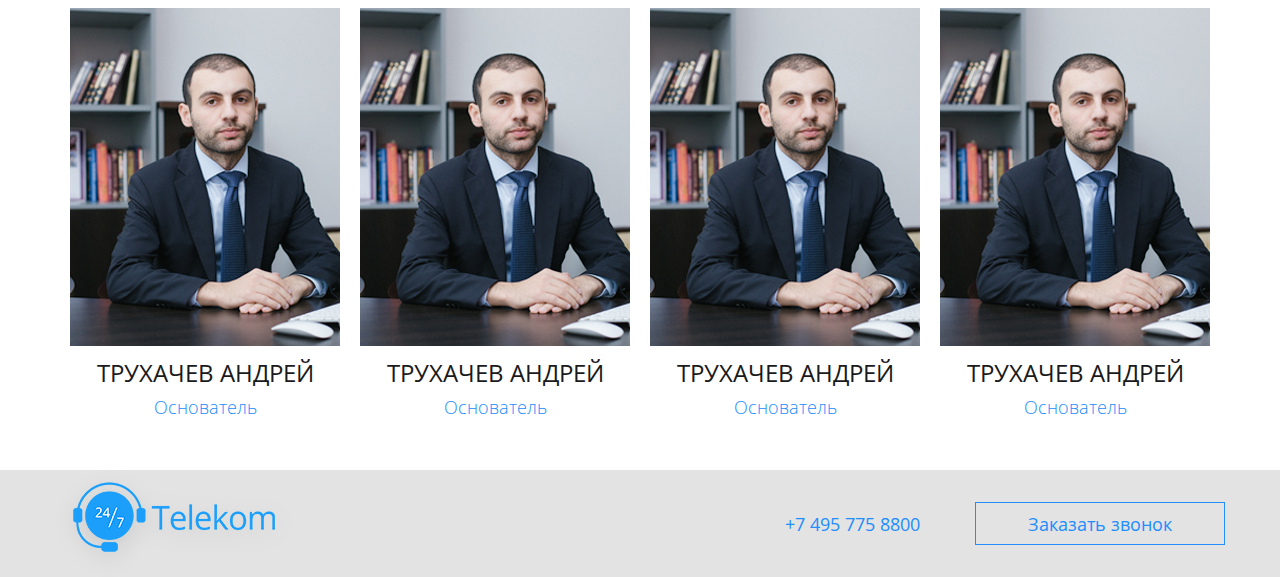
==== commit 25aeb2bd: "Tablet complete" ====
--- a/index.html
+++ b/index.html
@@ -12,24 +12,28 @@
   <title>Document</title>
 </head>
 
-<body>
+<body id="body">
   <header>
     <nav>
       <img src="img/Telekom.png" alt="">
-      <ul>
+      <ul class="navbar" id="navbar">
         <li><a class="header-link" href="#">Главная</a></li>
         <li><a class="header-link" href="#">О нас</a></li>
         <li><a class="header-link" href="#">Новости</a></li>
         <li><a class="header-link" href="#">Кейсы</a></li>
         <li><a class="header-link" href="#">Контакты</a></li>
       </ul>
+      <button id="burger"class="menu-link">
+        <span>
+        </span>
+      </button>
     </nav>
     <h2>франшиза колл-центра</h2>
     <h1>Telecom
       <img class="h2-img" src="img/24/24for7.png" alt="">
     </h1>
     <p class="header-text-action">Если театр начинается с вешалки,<br>то бизнес - с гениальной идеи</p>
-    <a href="#" class="header-action">Узнать подробнее</a>
+    <button  class="header-action">Узнать подробнее</button>
     <a href="#" class="drop-down"><img src="img/bottom-.png" alt=""></a>
   </header>
   <section class="staff">
@@ -41,7 +45,7 @@
           <p>от <span>50 000 р.</span></p>
           <p>в месяц</p>
         </div>
-        <a href="#" class="staff-button">Подробнее</a>
+        <button class="staff-button">Подробнее</button>
       </div>
       <div class="staff-border"></div>
       <div class="staff-block-item">
@@ -52,9 +56,9 @@
           <p>до <span>133 000 р.</span></p>
           <p>в месяц</p>
         </div>
-        <a href="#" class="staff-button">Подробнее</a>
-      </div>
-      <div class="staff-border"></div>
+        <button class="staff-button">Подробнее</button>
+      </div>
+      <div class="staff-border staff-border-none-1"></div>
       <div class="staff-block-item">
         <h3>10 сотрудников</h3>
         <div class="staff-block-text">
@@ -63,7 +67,7 @@
           <p>до <span>405 000 р.</span></p>
           <p>в месяц</p>
         </div>
-        <a href="#" class="staff-button">Подробнее</a>
+        <button class="staff-button">Подробнее</button>
       </div>
       <div class="staff-border"></div>
       <div class="staff-block-item">
@@ -74,7 +78,7 @@
           <p>до <span>880 000 р.</span></p>
           <p>в месяц</p>
         </div>
-        <a href="#" class="staff-button">Подробнее</a>
+        <button class="staff-button">Подробнее</button>
       </div>
     </div>
     <p class="remark"><span>*</span> Ограничений в заработке нет, чем больше сотрудников, тем больше прибыль</p>
@@ -83,7 +87,7 @@
     <div class="business-img"></div>
     <div class="business-information">
       <h3>стомость франшизы <span>70 000</span> рублей</h3>
-      <a href="" class="staff-button business-plan">Получть Бизнес- план</a>
+      <button class="staff-button business-plan">Получить Бизнес - план</button>
       <h3>что вы получите по франшизе ?</h3>
       <ul class="business-ul">
         <li>пошаговый бизнес-план</li>
@@ -94,11 +98,11 @@
         <li>постоянно пополняемая клиентская база</li>
         <li>личный помощник 24/7</li>
       </ul>
-      <a href="" class="staff-button business-consultation">Получть консультацию</a>
+      <button class="staff-button business-consultation">Получить консультацию</button>
     </div>
   </section>
   <section class="call-center">
-    <h3 class="call-center-h3">почему выгодно открыть свой колл-центр<br>
+    <h3 class="call-center-h3">почему выгодно открыть свой колл-центр
       именно по продвижению банковских продуктов ?</h3>
     <div class="call-center-main">
       <div class="call-center-advantages-one">
@@ -125,20 +129,20 @@
         <figure class="call-center-works-figure">
           <img src="img/call-center-people.png" alt="">
           <figurecaption class="call-center-people-text">
-            <a href="" class="staff-button business-plan">Получть Бизнес- план</a>
+            <button  class="staff-button business-plan">Получть Бизнес- план</button>
           </figurecaption>
         </figure>
       </div>
       <div class="call-center-advantages-two">
         <figure class="call-center-figure">
           <img src="img/briefs.png" alt="">
-          <figurecaption class="call-center-text">
+          <figurecaption class="call-center-big-text">
             <p>не требуется профессиональных навыков</p>
           </figurecaption>
         </figure>
         <figure class="call-center-figure">
           <img src="img/deal.png" alt="">
-          <figurecaption class="call-center-text">
+          <figurecaption class="call-center-big-text">
             <p>мы работаем напрямую с банками, а это всегда надежные и стабильные партнеры</p>
           </figurecaption>
         </figure>
@@ -157,7 +161,7 @@
         <p class="numbers-item-title">110</p>
         <p class="numbers-item-subtitle">штат собственных операторов</p>
       </div>
-      <div class="numbers-border"></div>
+      <div class="numbers-border staff-border-none-1"></div>
       <div class="numbers-item">
         <p class="numbers-item-title">14</p>
         <p class="numbers-item-subtitle">предприятий открытых по франшизе</p>
@@ -175,7 +179,6 @@
     <div class="carousel">
       <div><img src="img/bank1.png" alt=""></div>
       <div><img src="img/bank2.png" alt=""></div>
-      <div><img src="img/bank3.png" alt=""></div>
       <div><img src="img/bank4.png" alt=""></div>
       <div><img src="img/bank3.png" alt=""></div>
     </div>
@@ -184,32 +187,40 @@
   <section class="free">
     <div class="free-main">
       <h3 class="free-text">Получите косультацию <span class="WHITE">бесплатно</span>, оставьте заявку</h3>
-      <a href="" class="staff-button free-consultation">Получть консультацию</a>
+      <button class="staff-button free-consultation">Получть консультацию</button>
     </div>
   </section>
 
   <section class="review">
     <h3>отзывы наших франчайзи</h3>
     <div class="review-block">
-      <div class="review-item">
-        <img src="img/head.png" alt="">
-        <p class="review-text-title">Наталья Иванова</p>
-        <p class="review-text-subtitle">«Девочки, привет! Начала собирать приданое для малыша и наткнулась на интернет-магазин Butterfly, который поставляет текстиль для малышей итальянского производства. Нашла у них потрясающие конверты на выписку и прогулку. Порадовало, что все конверты имеют прорезь для автокресла, отличного качества и дизайна. </p>
-      </div>
-      <div class="review-item">
-        <img src="img/head.png" alt="">
-        <p class="review-text-title">Наталья Иванова</p>
-        <p class="review-text-subtitle">«Девочки, привет! Начала собирать приданое для малыша и наткнулась на интернет-магазин Butterfly, который поставляет текстиль для малышей итальянского производства. Нашла у них потрясающие конверты на выписку и прогулку. Порадовало, что все конверты имеют прорезь для автокресла, отличного качества и дизайна. Купила голубой конвертик с бабочкой))) раз у нас мальчик в самый раз! Доставка тоже радует – при покупке от 3 000 рублей, все доставляют бесплатно и по всей России! </p>
-      </div>
-      <div class="review-item">
-        <img src="img/head.png" alt="">
-        <p class="review-text-title">Наталья Иванова</p>
-        <p class="review-text-subtitle">«Девочки, привет! Начала собирать приданое для малыша и наткнулась на интернет-магазин Butterfly, который поставляет текстиль для малышей итальянского производства. Нашла у них потрясающие конверты на выписку и прогулку. Порадовало, что все конверты имеют прорезь для автокресла, отличного качества и дизайна. Купила голубой конвертик с бабочкой))) раз у нас мальчик в самый раз! </p>
-      </div>
-      <div class="review-item">
-        <img src="img/head.png" alt="">
-        <p class="review-text-title">Наталья Иванова</p>
-        <p class="review-text-subtitle">«Девочки, привет! Начала собирать приданое для малыша и наткнулась на интернет-магазин Butterfly, который поставляет текстиль для малышей итальянского производства. Нашла у них потрясающие конверты на выписку и прогулку. Порадовало, что все конверты имеют прорезь для автокресла, отличного качества и дизайна. </p>
+      <div class="review-cour">
+        <div class="review-item">
+          <img src="img/head.png" alt="">
+          <p class="review-text-title">Наталья Иванова</p>
+          <p class="review-text-subtitle">«Девочки, привет! Начала собирать приданое для малыша и наткнулась на интернет-магазин Butterfly, который поставляет текстиль для малышей итальянского производства. Нашла у них потрясающие конверты на выписку и прогулку. Порадовало, что все конверты имеют прорезь для автокресла, отличного качества и дизайна. Купила голубой конвертик с бабочкой))) раз у нас мальчик в самый раз! Доставка тоже радует – при покупке от 3 000 рублей, все доставляют бесплатно и по всей России! </p>
+        </div>
+      </div>
+      <div class="review-cour">
+        <div class="review-item">
+          <img src="img/head.png" alt="">
+          <p class="review-text-title">Наталья Иванова</p>
+          <p class="review-text-subtitle">«Девочки, привет! Начала собирать приданое для малыша и наткнулась на интернет-магазин Butterfly, который поставляет текстиль для малышей итальянского производства. Нашла у них потрясающие конверты на выписку и прогулку. Порадовало, что все конверты имеют прорезь для автокресла, отличного качества и дизайна. Купила голубой конвертик с бабочкой))) раз у нас мальчик в самый раз! Доставка тоже радует – при покупке от 3 000 рублей, все доставляют бесплатно и по всей России! </p>
+        </div>
+      </div>
+      <div class="review-cour">
+        <div class="review-item">
+          <img src="img/head.png" alt="">
+          <p class="review-text-title">Наталья Иванова</p>
+          <p class="review-text-subtitle">«Девочки, привет! Начала собирать приданое для малыша и наткнулась на интернет-магазин Butterfly, который поставляет текстиль для малышей итальянского производства. Нашла у них потрясающие конверты на выписку и прогулку. Порадовало, что все конверты имеют прорезь для автокресла, отличного качества и дизайна. Купила голубой конвертик с бабочкой))) раз у нас мальчик в самый раз! Доставка тоже радует – при покупке от 3 000 рублей, все доставляют бесплатно и по всей России! </p>
+        </div>
+      </div>
+      <div class="review-cour">
+        <div class="review-item">
+          <img src="img/head.png" alt="">
+          <p class="review-text-title">Наталья Иванова</p>
+          <p class="review-text-subtitle">«Девочки, привет! Начала собирать приданое для малыша и наткнулась на интернет-магазин Butterfly, который поставляет текстиль для малышей итальянского производства. Нашла у них потрясающие конверты на выписку и прогулку. Порадовало, что все конверты имеют прорезь для автокресла, отличного качества и дизайна. Купила голубой конвертик с бабочкой))) раз у нас мальчик в самый раз! Доставка тоже радует – при покупке от 3 000 рублей, все доставляют бесплатно и по всей России! </p>
+        </div>
       </div>
     </div>
   </section>
--- a/style/style.css
+++ b/style/style.css
@@ -8,6 +8,10 @@
 }
 a{
   text-decoration: none;
+}
+button{
+  background: transparent;
+  border:none;
 }
 header{
   height: 680px;
@@ -202,7 +206,7 @@
   margin-left: 40px;
 }
 .business-ul>li{
-  list-style-image: url(/img/list_style_type.png);
+  list-style-image: url(../img/list_style_type.png);
 }
 .business-ul{
   color: #1a1a1a;
@@ -215,6 +219,7 @@
 }
 .call-center-h3{
   text-align: center;
+  width: 684px;
 }
 .call-center{
   height: 760px;
@@ -239,7 +244,7 @@
   flex-direction: column;
   align-items: center;
 }
-.call-center-text,.call-center-people-text{
+.call-center-text,.call-center-big-text,.call-center-people-text{
   margin-top: 20px;
   color: #191919;
   font-family: "Open Sans";
@@ -248,6 +253,9 @@
   text-align: center;
   width: 277px;
 }
+.call-center-big-text{
+  width: 277px;
+}
 .call-center-works-figure{
   display: flex;
   flex-direction: column;
@@ -405,7 +413,7 @@
   align-items: center;
 }
 .contact-img{
-  width: 54%;
+  width: 50%;
   height: 500px;
   background-color: rgba(17, 17, 17, 0.15); 
   background: url(../img/call-center-pre-footer.png) no-repeat;
@@ -513,4 +521,227 @@
   height: 43px;
   border: 1px solid #228dfc;
   background: transparent;
+}
+
+.menu-link{
+  display:none;
+  width: 60px;
+  height: 30px;
+  border:none;
+  background: transparent;
+  margin-right: 20px;
+  border:none;
+  position: relative;
+  z-index: 99;
+}
+.menu-link span,
+.menu-link span:before,
+.menu-link span:after {
+display: block;
+height: 2px;
+width: 60px;
+background-color: #fff;
+position: absolute;
+top: 50%;
+}
+
+.menu-link span:before {
+transition: all 0.2s;
+content: '';
+margin-top: -12px;
+}
+
+.menu-link span:after {
+transition: all 0.2s;
+content: '';
+margin-top: 12px;
+}
+
+.menu-link-active span {
+background: transparent;
+}
+
+.menu-link-active span:before {
+transform: rotate(135deg);
+margin-top: 0;
+}
+
+.menu-link-active span:after {
+transform: rotate(-135deg);
+margin-top: 0;
+}
+.scroll{
+  overflow:hidden;
+}
+@media (max-width: 1170px){
+  .menu-link{
+    display: block;
+  }
+  .navbar{
+    display: flex;
+    width: 100%;
+    position: fixed;
+    height: 100%;
+    top:0;
+    right:-100%;
+    transition: all 2s;
+    flex-direction: column;
+    align-items: center;
+    background: rgba(0,0,0,.9);
+    justify-content: space-evenly;
+    z-index: 3;
+  }
+  .hamburger-navbar{
+    right:0;
+  }
+  nav{
+    width: 100%;
+  }
+  h1{
+    width: 530px;
+  }
+  .h2-img{
+    height: 100px;
+  }
+  .staff{
+    height: auto;
+  }
+  .staff-block{
+    margin-top: 50px;
+    width: 550px;
+    flex-wrap: wrap;
+    height: 750px;
+    justify-content: space-evenly;
+  }
+  .staff-border-none-1{
+    display: none;
+  }
+  .remark{
+    margin: 50px 5%;
+    text-align: center;
+  }
+  .business{
+    flex-direction: column;
+    align-items: center;
+  }
+  .business-information{
+    height: 680px;
+    width: auto;
+    margin-left: 0;
+  }
+  .business-img{
+    width: 100%;
+  }
+  .call-center{
+    height: auto;
+  }
+  .call-center-main{
+    width: auto;
+    height: auto;
+    flex-direction: column;
+    align-items: center;
+  }
+  .call-center-works{
+    order:1;
+    margin: 30px 0;
+  }
+  .call-center-text{
+    width: auto;
+  }
+  .call-center-h3{
+    width: auto;
+    margin: 50px 0;
+  }
+  .call-center-figure{
+    flex: 1 1;
+  }
+  .call-center-advantages-two{
+    flex-direction: row;
+    width: 530px;
+  }
+  .call-center-advantages-one{
+    flex-direction: row;
+    margin: 50px auto;
+  }
+  .call-center-big-text{
+    width: 260px;
+  }
+  .numbers-item{
+    margin-top: 10px;
+    height: auto;
+  }
+  .numbers-main{
+    width: 400px;
+    flex-wrap: wrap;
+    align-items: flex-start;
+  }
+  .free-main{
+    display: flex;
+    height: 100%;
+    width: 100%;
+    justify-content: space-evenly;
+    flex-direction: column;
+  }
+  .carousel{
+    width: 300px;
+    display: flex;
+    justify-content: center;
+  }
+  .review-text-subtitle{
+    width: 313px;
+  }
+  .review-block{
+    width: 400px;
+  }
+  .contact{
+    flex-direction: column-reverse;
+  }
+  .contact-action{
+    margin-right: 0;
+    margin-top: 50px;
+  }
+  .team{
+    width: auto;
+    height: auto;
+  }
+  .team-block{
+    width: 550px;
+    height: 900px;
+    justify-content: space-around;
+    flex-wrap: wrap;
+  }
+  .contact-img{
+    width: 100%;
+    height: 500px;
+    background-color: rgba(17, 17, 17, 0.15); 
+    background: url(../img/call-center-pre-footer.png) center center no-repeat;
+  }
+  .team>h3{
+    margin: 50px 0;
+  }
+  .footer-main{
+    width: 100%;
+    padding: 0 5%;
+  }
+  .footer-action{
+    width: auto;
+    height: 100px;
+    flex-direction: column;
+    justify-content: space-evenly;
+  }
+  .free-text{
+    text-align: center;
+  }
+  .header-link {
+    font-size: 24px;
+    font-weight: 400;
+  }
+}
+@media (max-width: 1050px){
+  .contact-img{
+    width: 100%;
+    height: 500px;
+    background-color: rgba(17, 17, 17, 0.15); 
+    background: url(../img/call-center-pre-footer.png) left center no-repeat;
+  }
 }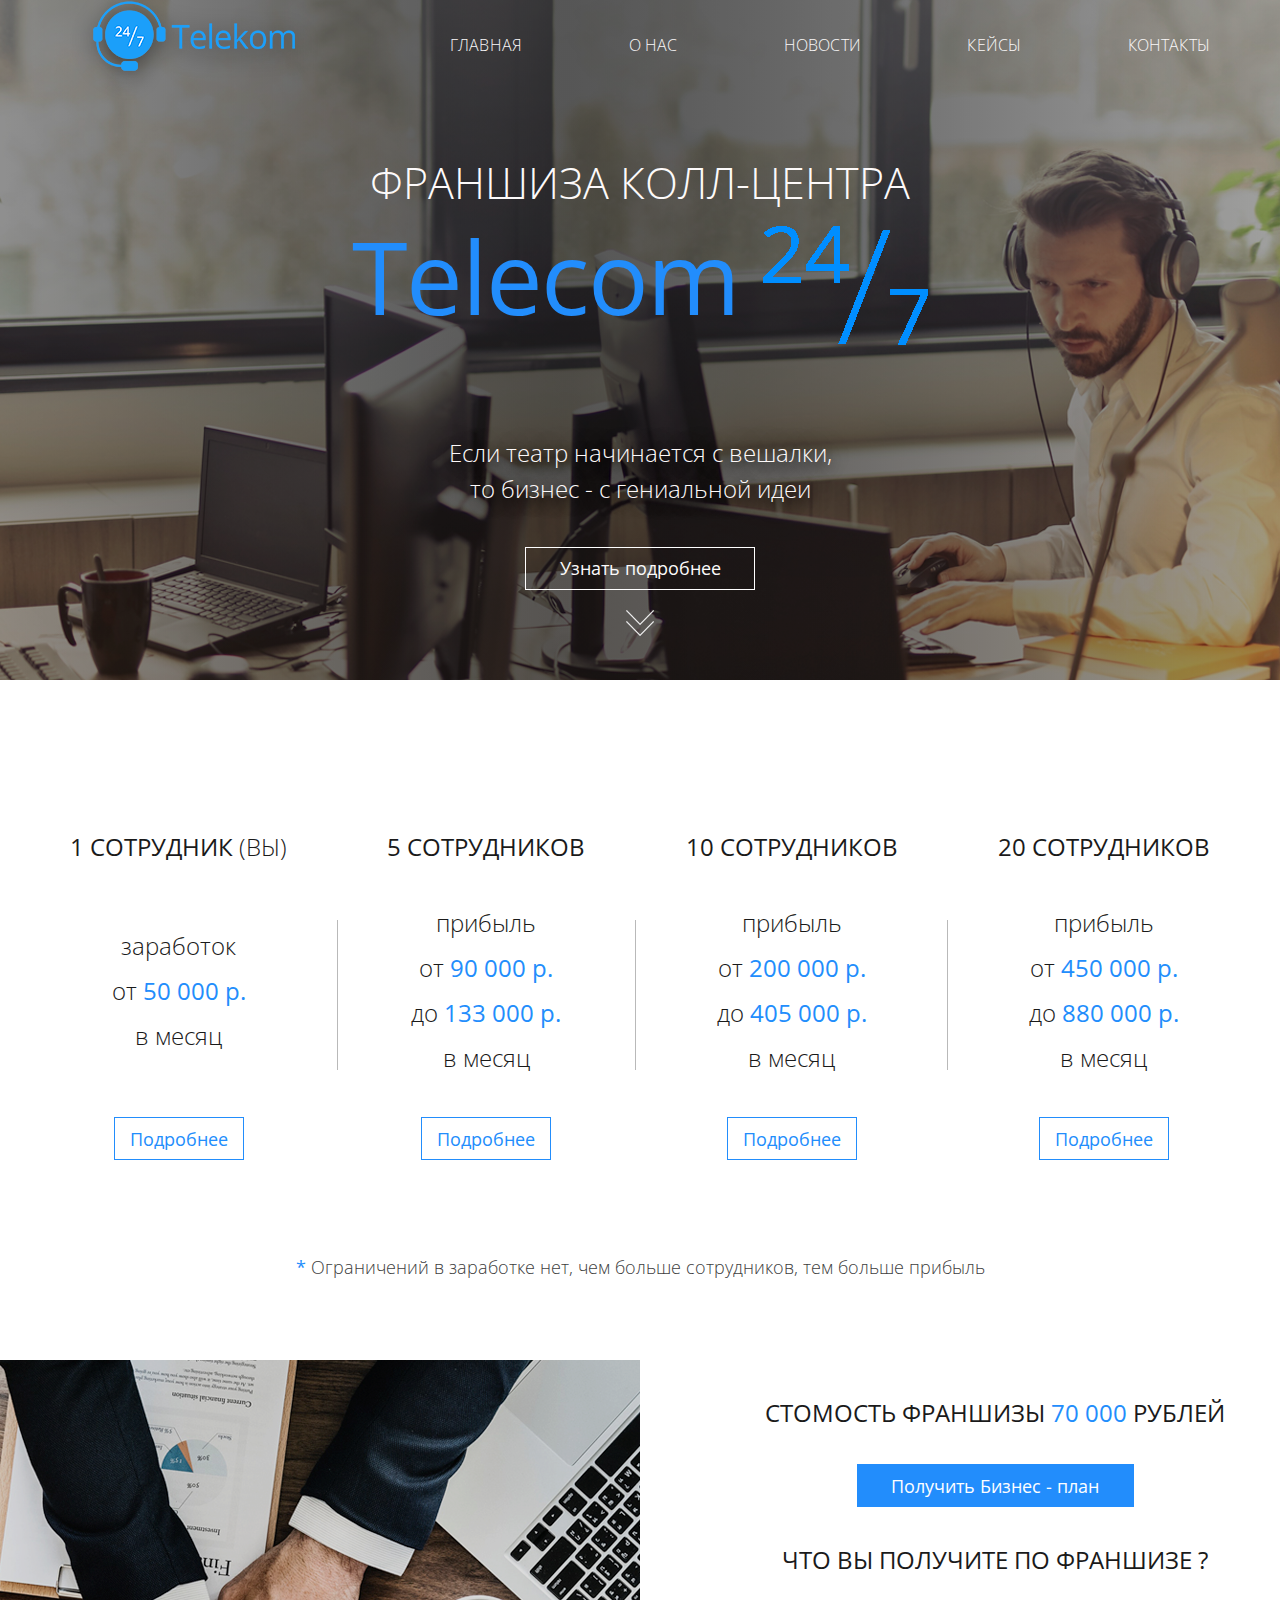
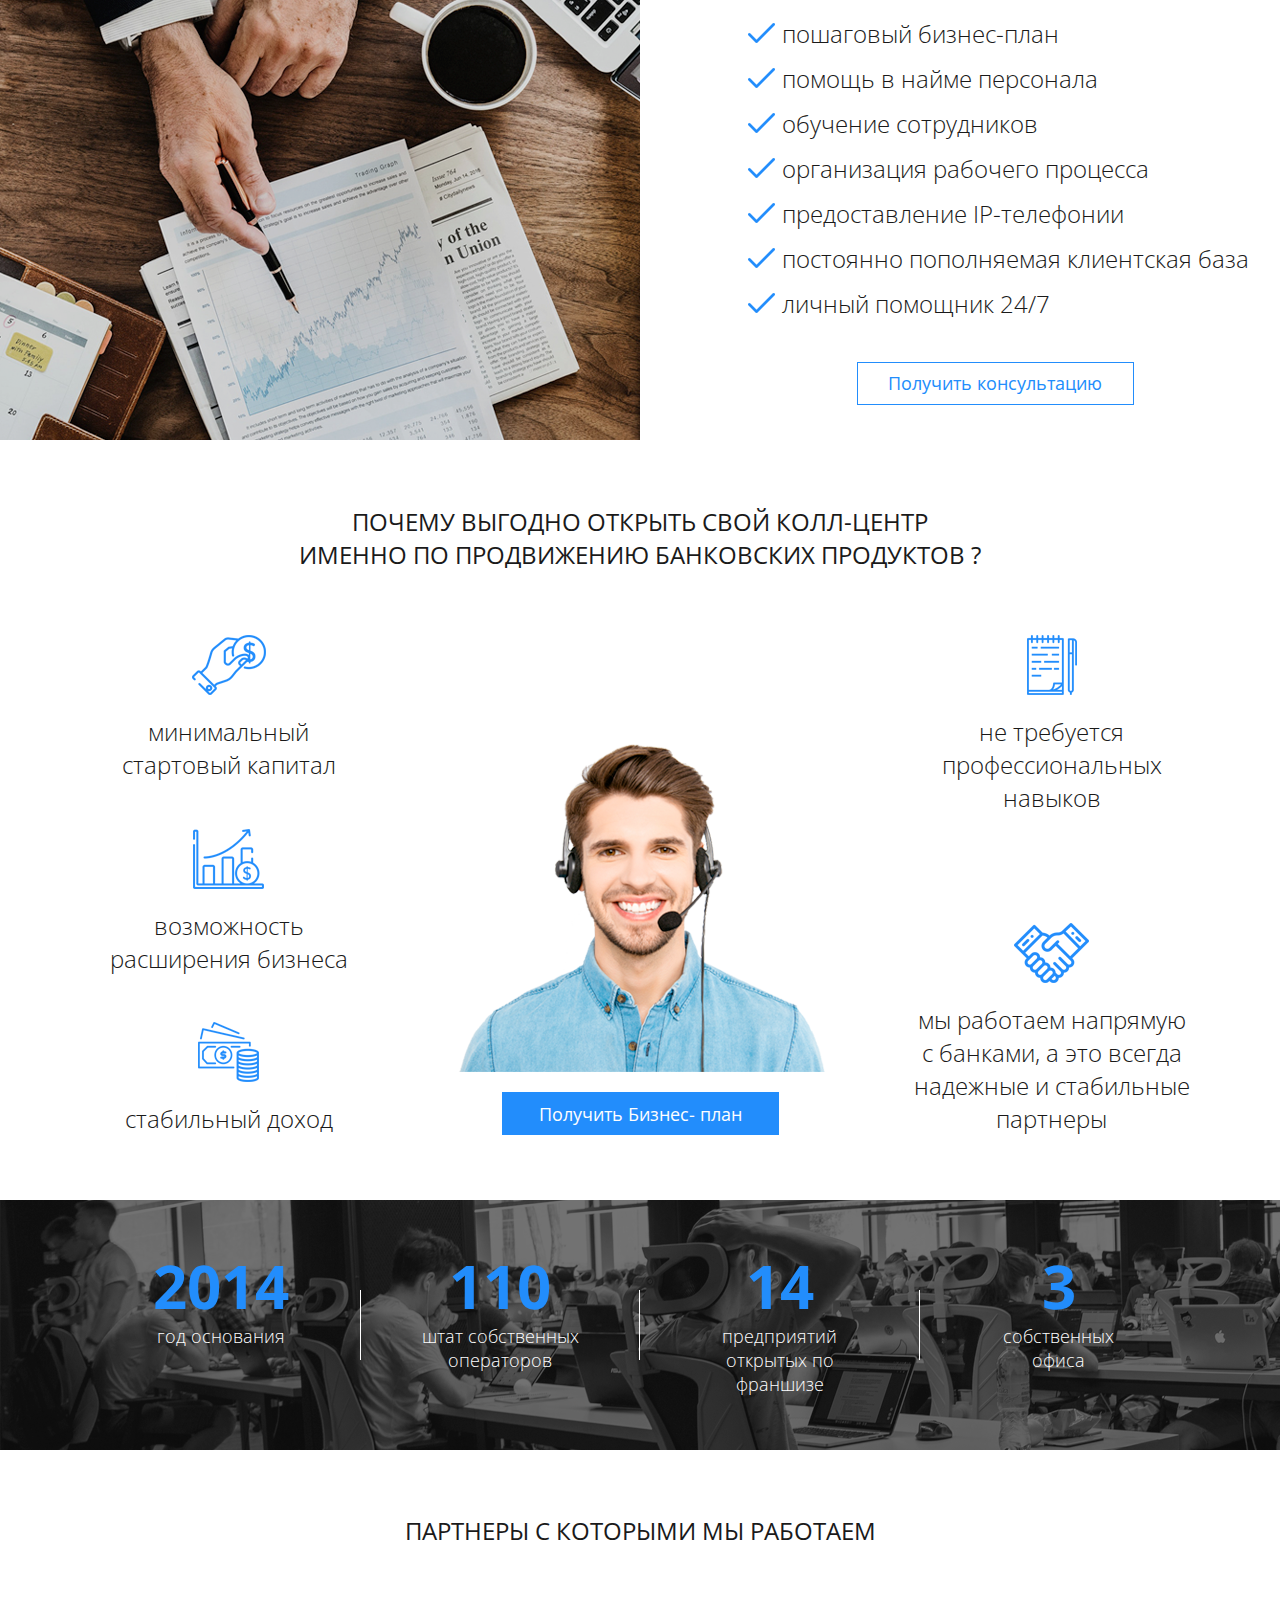
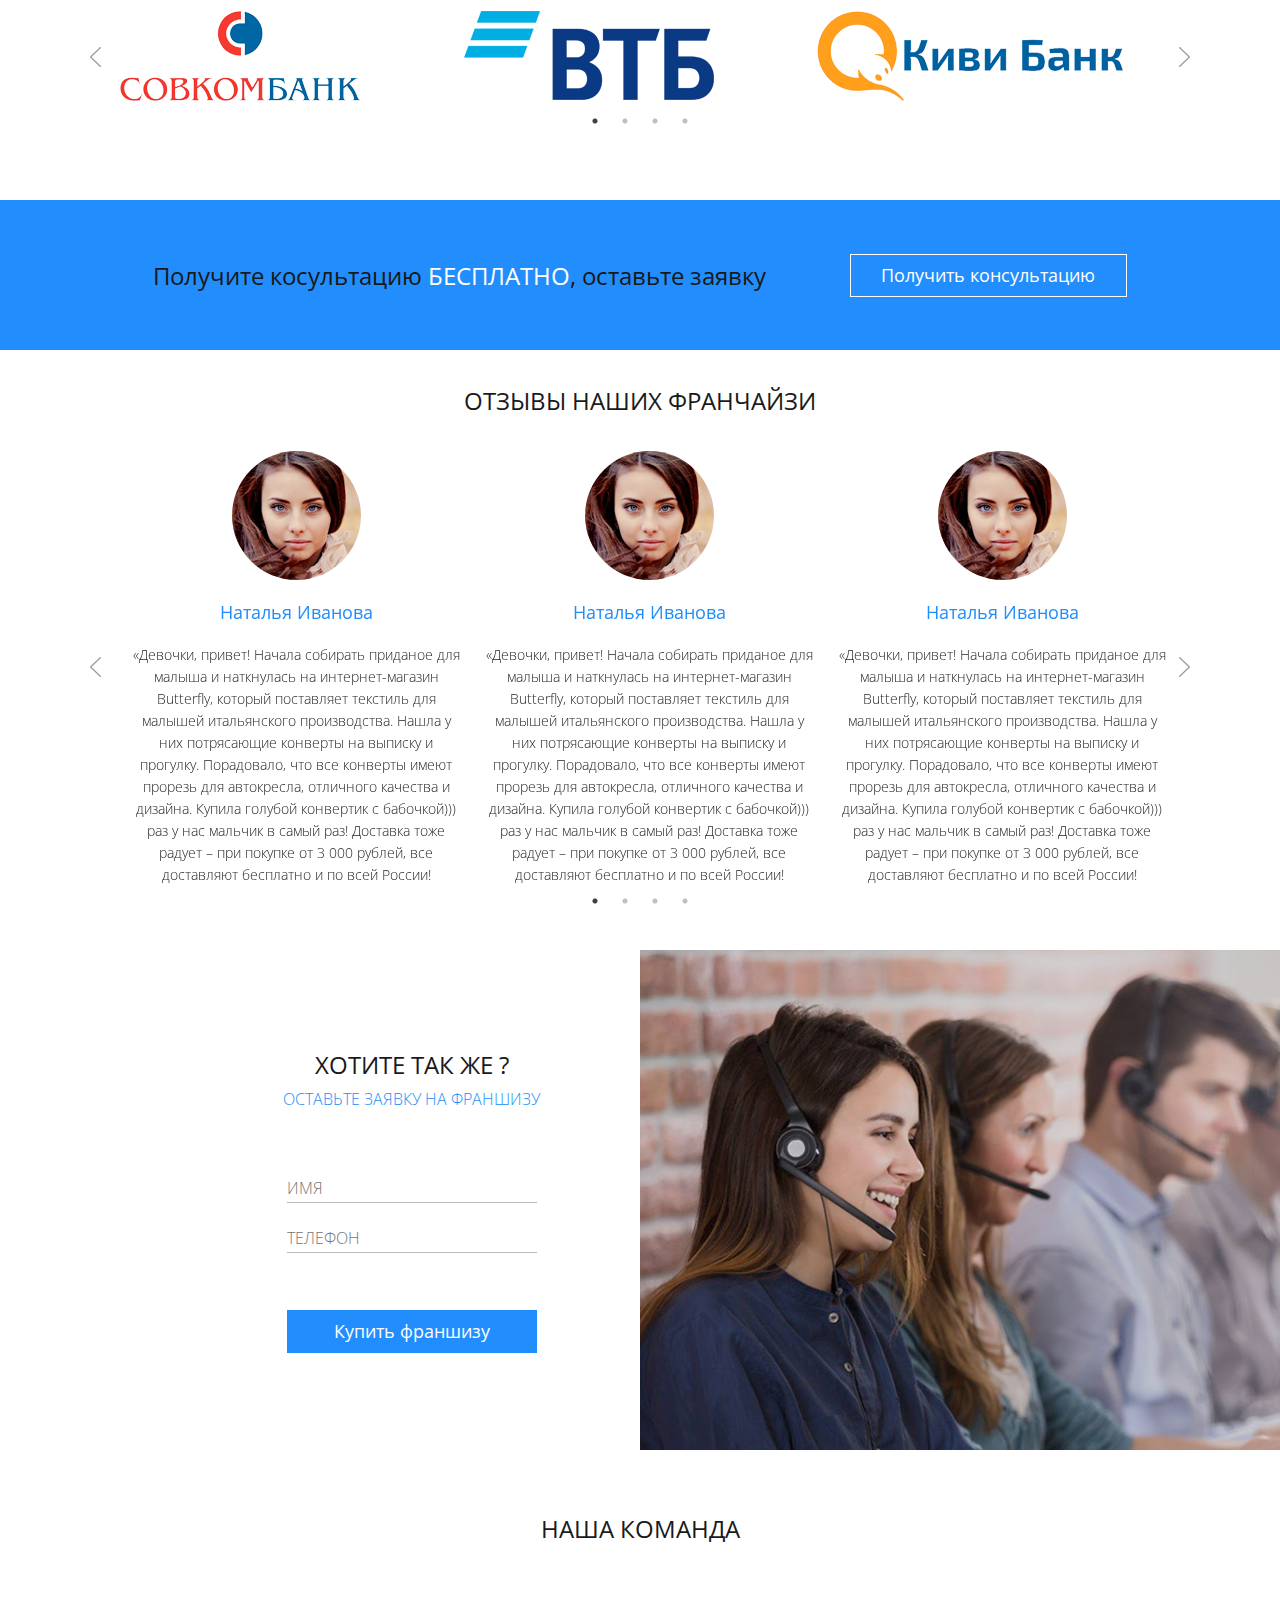
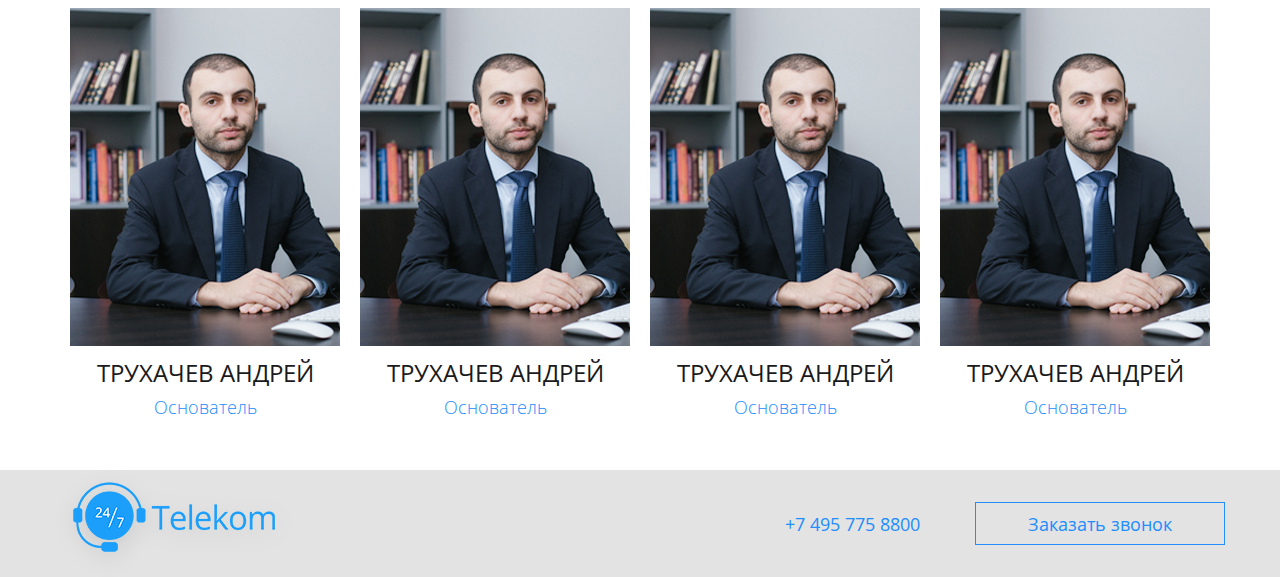
==== commit 7becd98d: "FULL COMPLETE!!!!!!" ====
--- a/index.html
+++ b/index.html
@@ -15,7 +15,7 @@
 <body id="body">
   <header>
     <nav>
-      <img src="img/Telekom.png" alt="">
+      <img class="header-nav-img"src="img/Telekom.png" alt="">
       <ul class="navbar" id="navbar">
         <li><a class="header-link" href="#">Главная</a></li>
         <li><a class="header-link" href="#">О нас</a></li>
@@ -34,20 +34,20 @@
     </h1>
     <p class="header-text-action">Если театр начинается с вешалки,<br>то бизнес - с гениальной идеи</p>
     <button  class="header-action">Узнать подробнее</button>
-    <a href="#" class="drop-down"><img src="img/bottom-.png" alt=""></a>
+    <a href="#staff-block1" class="drop-down"><img src="img/bottom-.png" alt=""></a>
   </header>
   <section class="staff">
     <div class="staff-block">
-      <div class="staff-block-item">
+      <div id ="staff-block1"class="staff-block-item">
         <h3>1 сотрудник <span class="h3-span">(вы)</span></h3>
         <div class="staff-block-text">
           <p>заработок</p>
           <p>от <span>50 000 р.</span></p>
           <p>в месяц</p>
         </div>
-        <button class="staff-button">Подробнее</button>
-      </div>
-      <div class="staff-border"></div>
+        <button class="staff-button button-modal">Подробнее</button>
+      </div>
+      <div class="staff-border display-none-mobile"></div>
       <div class="staff-block-item">
         <h3>5 сотрудников</h3>
         <div class="staff-block-text">
@@ -56,7 +56,7 @@
           <p>до <span>133 000 р.</span></p>
           <p>в месяц</p>
         </div>
-        <button class="staff-button">Подробнее</button>
+        <button class="staff-button button-modal">Подробнее</button>
       </div>
       <div class="staff-border staff-border-none-1"></div>
       <div class="staff-block-item">
@@ -67,9 +67,9 @@
           <p>до <span>405 000 р.</span></p>
           <p>в месяц</p>
         </div>
-        <button class="staff-button">Подробнее</button>
-      </div>
-      <div class="staff-border"></div>
+        <button class="staff-button button-modal">Подробнее</button>
+      </div>
+      <div class="staff-border display-none-mobile"></div>
       <div class="staff-block-item">
         <h3>20 сотрудников</h3>
         <div class="staff-block-text">
@@ -78,7 +78,7 @@
           <p>до <span>880 000 р.</span></p>
           <p>в месяц</p>
         </div>
-        <button class="staff-button">Подробнее</button>
+        <button class="staff-button button-modal">Подробнее</button>
       </div>
     </div>
     <p class="remark"><span>*</span> Ограничений в заработке нет, чем больше сотрудников, тем больше прибыль</p>
@@ -87,7 +87,7 @@
     <div class="business-img"></div>
     <div class="business-information">
       <h3>стомость франшизы <span>70 000</span> рублей</h3>
-      <button class="staff-button business-plan">Получить Бизнес - план</button>
+      <button class="staff-button business-plan button-modal">Получить Бизнес - план</button>
       <h3>что вы получите по франшизе ?</h3>
       <ul class="business-ul">
         <li>пошаговый бизнес-план</li>
@@ -98,7 +98,7 @@
         <li>постоянно пополняемая клиентская база</li>
         <li>личный помощник 24/7</li>
       </ul>
-      <button class="staff-button business-consultation">Получить консультацию</button>
+      <button class="staff-button business-consultation button-modal">Получить консультацию</button>
     </div>
   </section>
   <section class="call-center">
@@ -127,9 +127,9 @@
       </div>
       <div class="call-center-works">
         <figure class="call-center-works-figure">
-          <img src="img/call-center-people.png" alt="">
+          <img class="call-center-img"src="img/call-center-people.png" alt="">
           <figurecaption class="call-center-people-text">
-            <button  class="staff-button business-plan">Получть Бизнес- план</button>
+            <button  class="staff-button business-plan button-modal">Получить Бизнес- план</button>
           </figurecaption>
         </figure>
       </div>
@@ -156,7 +156,7 @@
         <p class="numbers-item-title">2014</p>
         <p class="numbers-item-subtitle">год основания</p>
       </div>
-      <div class="numbers-border"></div>
+      <div class="numbers-border display-none-mobile"></div>
       <div class="numbers-item">
         <p class="numbers-item-title">110</p>
         <p class="numbers-item-subtitle">штат собственных операторов</p>
@@ -166,7 +166,7 @@
         <p class="numbers-item-title">14</p>
         <p class="numbers-item-subtitle">предприятий открытых по франшизе</p>
       </div>
-      <div class="numbers-border"></div>
+      <div class="numbers-border display-none-mobile"></div>
       <div class="numbers-item">
         <p class="numbers-item-title">3</p>
         <p class="numbers-item-subtitle">собственных офиса</p>
@@ -187,7 +187,7 @@
   <section class="free">
     <div class="free-main">
       <h3 class="free-text">Получите косультацию <span class="WHITE">бесплатно</span>, оставьте заявку</h3>
-      <button class="staff-button free-consultation">Получть консультацию</button>
+      <button class="staff-button free-consultation button-modal">Получить консультацию</button>
     </div>
   </section>
 
@@ -226,7 +226,7 @@
   </section>
 
   <section class="contact">
-    <div class="contact-action">
+    <form action="click" class="contact-action">
       <div class="contact-block-text">
         <h3>хотите так же ?</h3>
         <p class="contact-text">оставьте заявку на франшизу</p>
@@ -235,8 +235,8 @@
         <input type="text" class="contact-text contact-input-item" placeholder="ИМЯ" name="" id="">
         <input type="text" class="contact-text contact-input-item" placeholder="ТЕЛЕФОН" name="" id="">
       </div>
-      <a href="" class="staff-button contact-buy">Купить франшизу</a>
-    </div>
+      <button class="staff-button contact-buy">Купить франшизу</button>
+    </form>
     <div class="contact-img"></div>
   </section>
 
@@ -279,10 +279,28 @@
       <img src="img/Telekom_копия.png" alt="">
       <div class="footer-action">
         <p class="footer-number">+7 495 775 8800</p>
-        <button class="footer-number footer-button">Заказать звонок</button>
+        <button class="footer-number footer-button button-modal">Заказать звонок</button>
       </div>
     </div>
   </footer>
+
+  <section id="modal"class="modal">
+      <div class="modal-main-background">
+        <form action="" class="modal-main">
+          <div class="modal-main-title">
+            <div class="border-modal"></div>
+            <h3 class="modal-h3">Заказать</h3>
+            <div class="border-modal"></div>
+          </div>
+          <input class="contact-text contact-input-item modal-input"type="text" name="" id="" placeholder="Ваше имя">
+          <input class="contact-text contact-input-item modal-input"type="number" name="" id="" placeholder="Ваш телефон">
+          <input class="contact-text contact-input-item modal-input"type="email" name="" id="" placeholder="Ваш e-mail">
+          <p class="modal-text">Оставьте заявку и мы Вам перезвоним!</p>
+          <button class="modal-blue">Заказать</button>
+        </form>
+        <button class="modal-white button-modal">Закрыть</button>
+      </div>
+  </section>
   <script type="text/javascript" src="script/jquery-1.11.0.min.js"></script>
   <script type="text/javascript" src="script/jquery-migrate-1.2.1.min.js"></script>
   <script type="text/javascript" src="slick/slick.min.js"></script>
--- a/style/style.css
+++ b/style/style.css
@@ -573,6 +573,92 @@
 .scroll{
   overflow:hidden;
 }
+
+
+.modal{
+  top:0;
+  display: none;
+  width: 100%;
+  height: 100%;
+  transition: all 1s;
+  position: fixed;
+  background: rgba(0,0,0,.9);
+  justify-content: center;
+  align-items: center;
+}
+.modal-active{
+  display: flex;
+}
+.modal-h3{
+width: 120px;
+}
+
+.modal-main{
+  background:white;
+  width: 300px;
+  display: flex;
+  flex-direction: column;
+  align-items: center;
+}
+.modal-main-title{
+  display: flex;
+  justify-content: space-between;
+  align-items: center;
+  margin-bottom: 30px;
+}
+.border-modal{
+  width: 70px;
+  height: 1px;
+  background: rgb(128,128,134);
+}
+.modal-main-background{
+  background:white;
+  width: 320px;
+  height: 360px;
+  display: flex;
+  justify-content: center;
+  align-items: center;
+  flex-direction: column;
+  border-radius: 10px;
+}
+.modal input[placeholder] {
+  text-align: center;
+}
+.modal-text{
+  color: #1e1e1e;
+  font-size: 14px;
+  font-weight: 300;
+  line-height: 22px;
+  text-align: center;
+  margin: 20px 0;
+}
+.modal-blue{
+  background: blue;
+  display: flex;
+  justify-content: center;
+  align-items: center;
+  color:#fff;
+  width: 100px;
+  height: 40px;
+  border-radius: 10px;
+}
+.modal-white{
+  background: white;
+  display: flex;
+  justify-content: center;
+  align-items: center;
+  color:#000;
+  width: 100px;
+  height: 40px;
+  border-radius: 10px;
+  margin-top: 10px;
+  border:1px solid #000;
+}
+.modal-click{
+  width: 100%;
+}  
+    
+
 @media (max-width: 1170px){
   .menu-link{
     display: block;
@@ -744,4 +830,90 @@
     background-color: rgba(17, 17, 17, 0.15); 
     background: url(../img/call-center-pre-footer.png) left center no-repeat;
   }
+}
+@media (max-width: 576px){
+  h2{
+    font-size:24px;
+  }
+  .h2-img {
+    height: 80px;
+  }
+  h1 {
+    width: 300px;
+    font-size:50px;
+  }
+  .staff-block{
+    margin-top: 0;
+    flex-direction:column;
+    height: auto;
+    width: auto;
+  }
+  .staff-block-item{
+    margin-top: 50px;
+  }
+  h3{
+    text-align: center;
+  }
+  .business-information{
+    margin: 50px 0;
+    height: auto;
+  }
+  .business-plan{
+    margin: 50px 0;
+  }
+  .business-ul{
+    margin: 50px 0;
+    padding-left:40px;
+    font-size: 20px;
+  }
+  .call-center-figure{
+    width: 250px;
+  }
+  .call-center-advantages-one {
+    flex-direction: column;
+    margin: 0;
+  }
+  .call-center-advantages-two {
+    flex-direction: column;
+    width: auto;
+  }
+  .call-center-figure{
+    margin-bottom: 20px;
+  }
+  .numbers-main{
+    justify-content: space-evenly;
+  }
+  .numbers-item{
+    width: 150px;
+  }
+  .numbers-item-subtitle {
+    width: 150px;
+    font-size: 17px;
+  }
+  .review{
+    height: 700px;
+  }
+  .review-block,.review-item,.review-text-subtitle{
+    width: 300px;
+  } 
+  .team-block{
+        height: auto;
+        flex-direction: column;
+        width: auto;
+  }
+  .figure-item{
+    height: 420px;
+  }
+  .footer-main{
+    flex-direction: column;
+  }
+  .call-center-img{
+    width: 270px;
+  }
+  .header-nav-img{
+    width: 200px;
+  }
+  .display-none-mobile{
+    display: none;
+  }
 }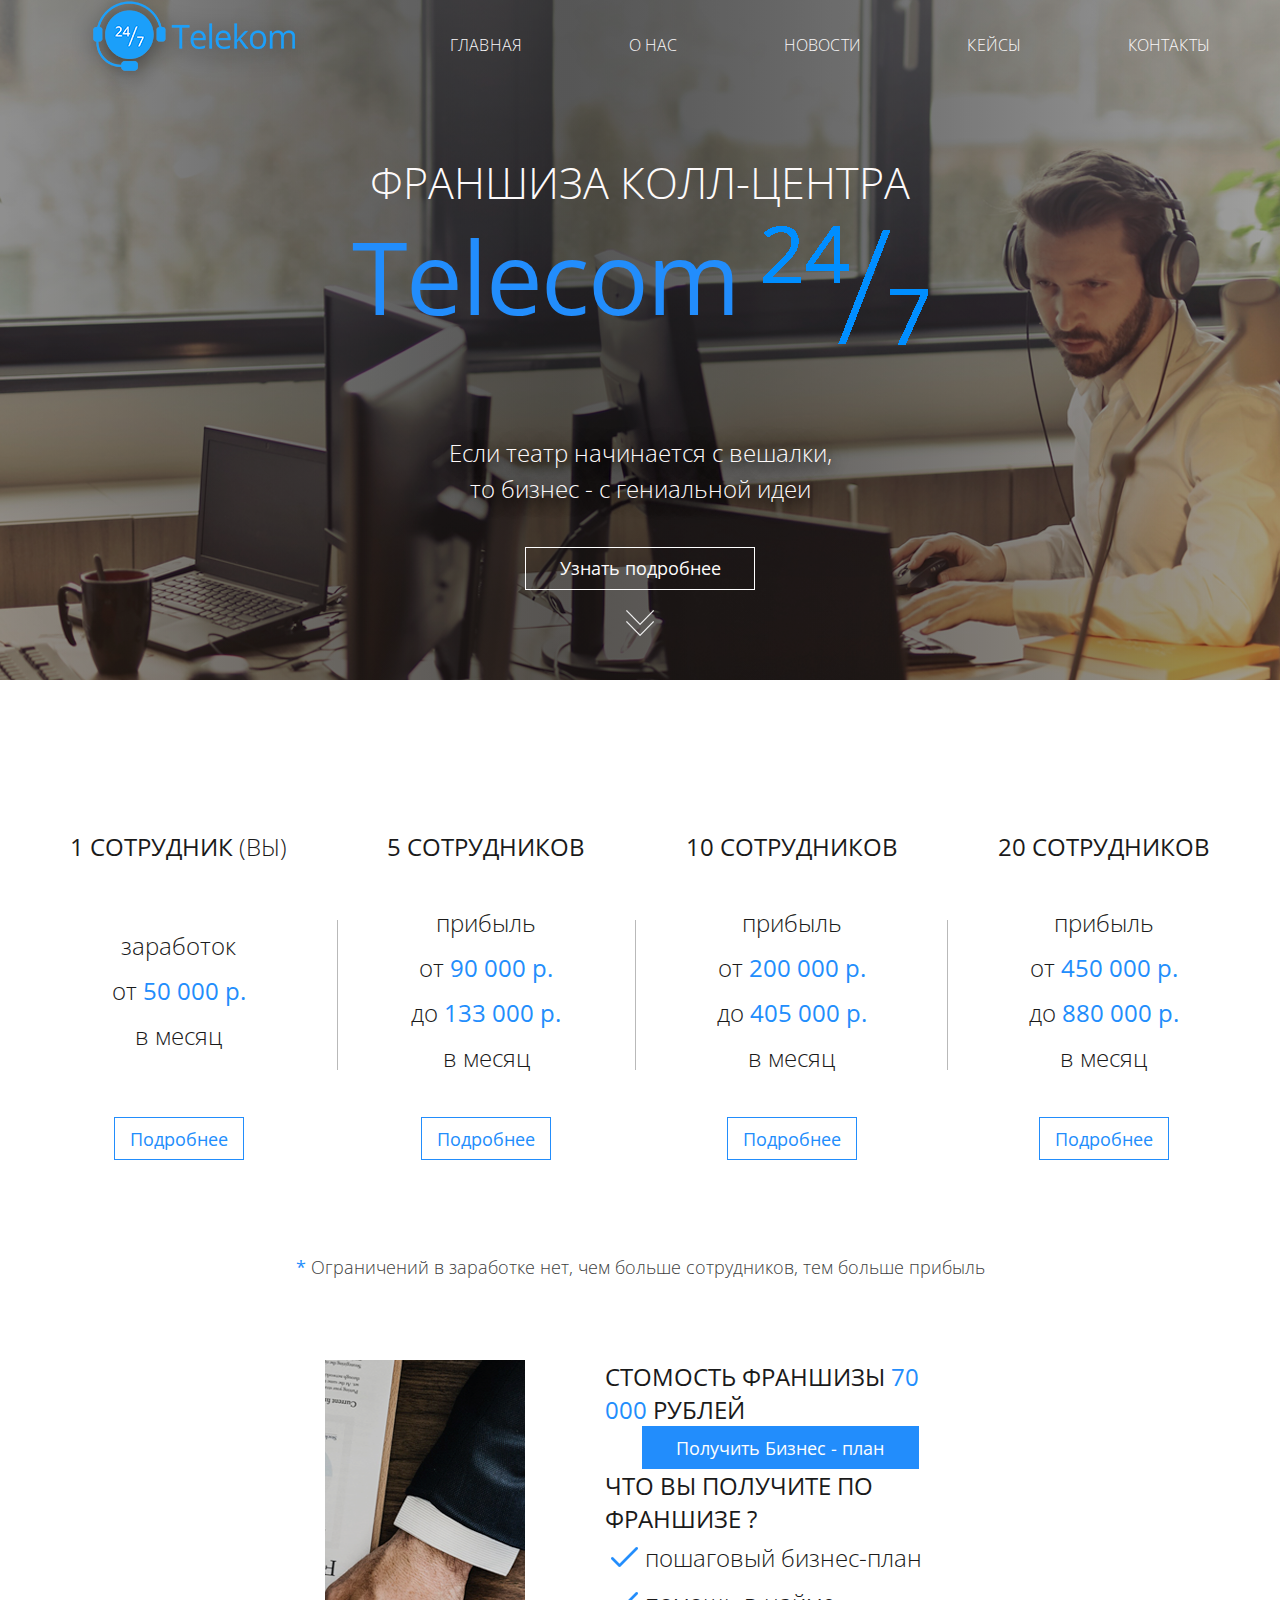
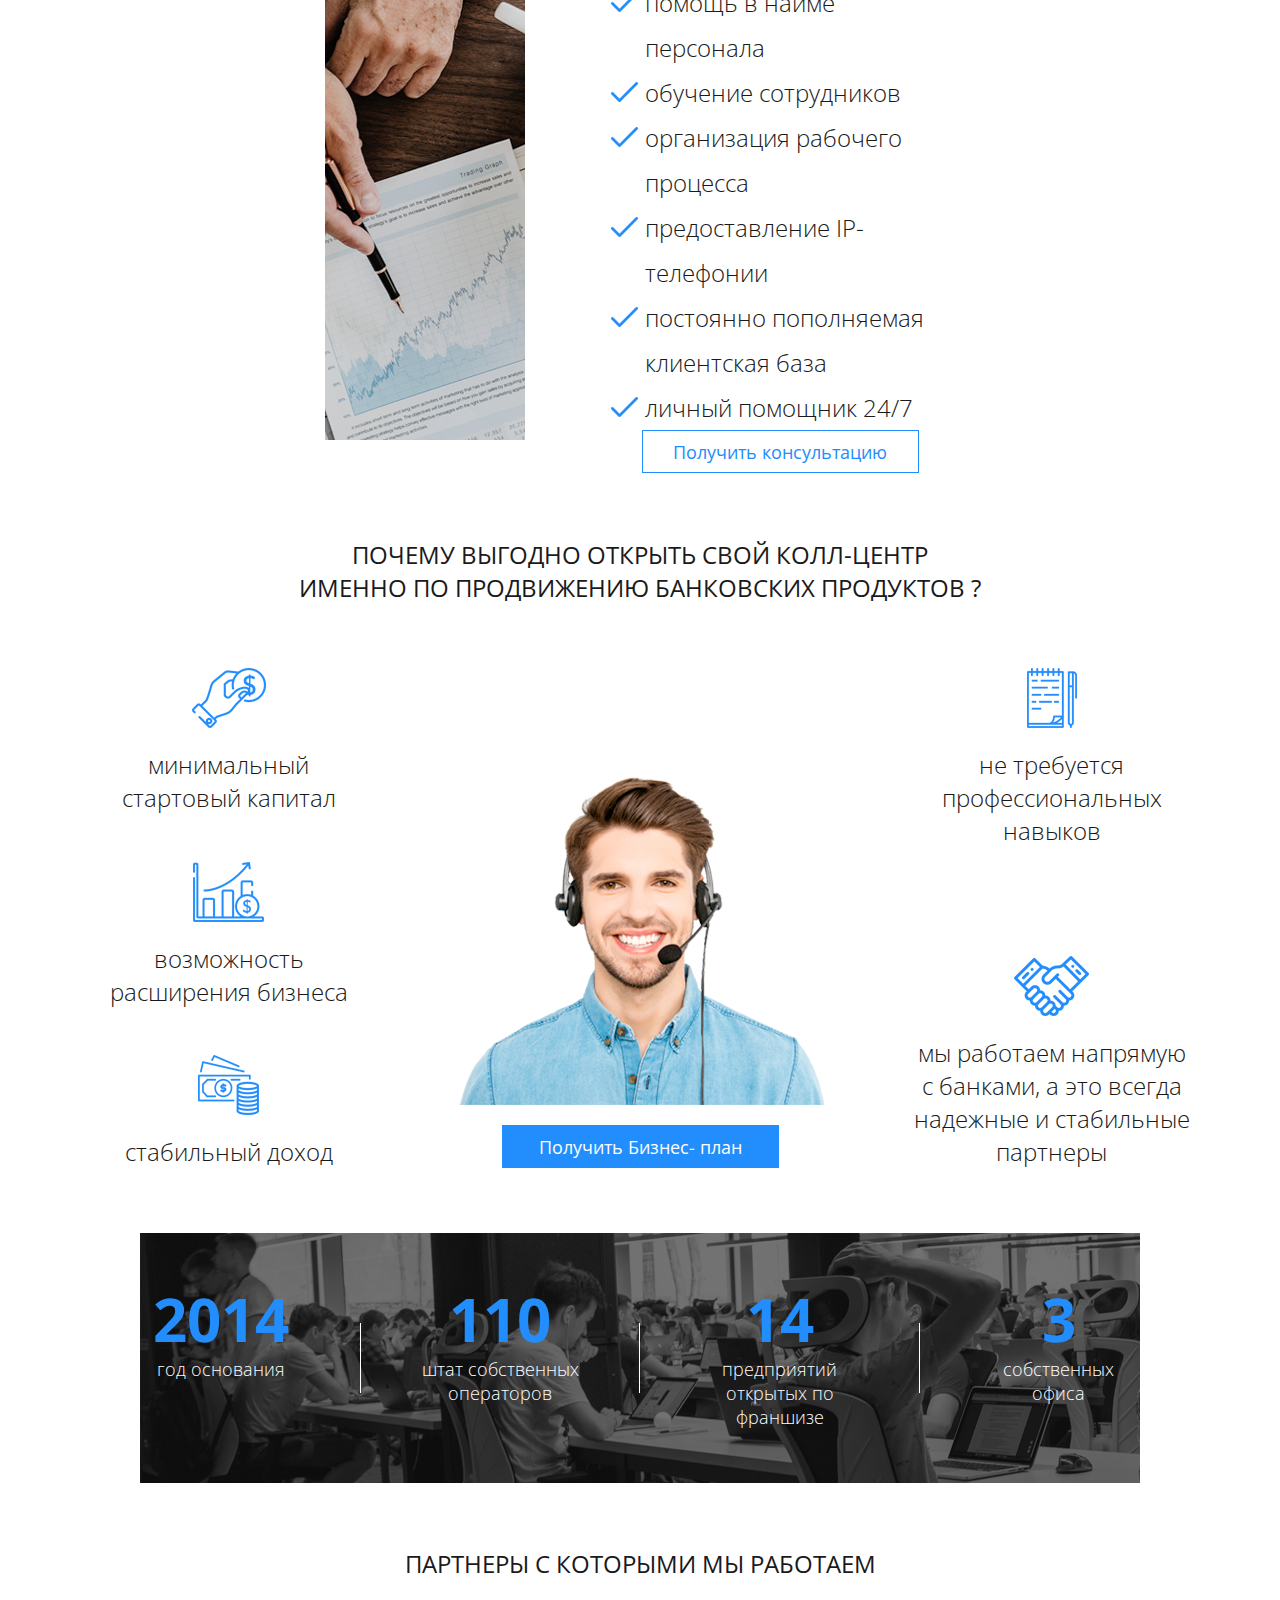
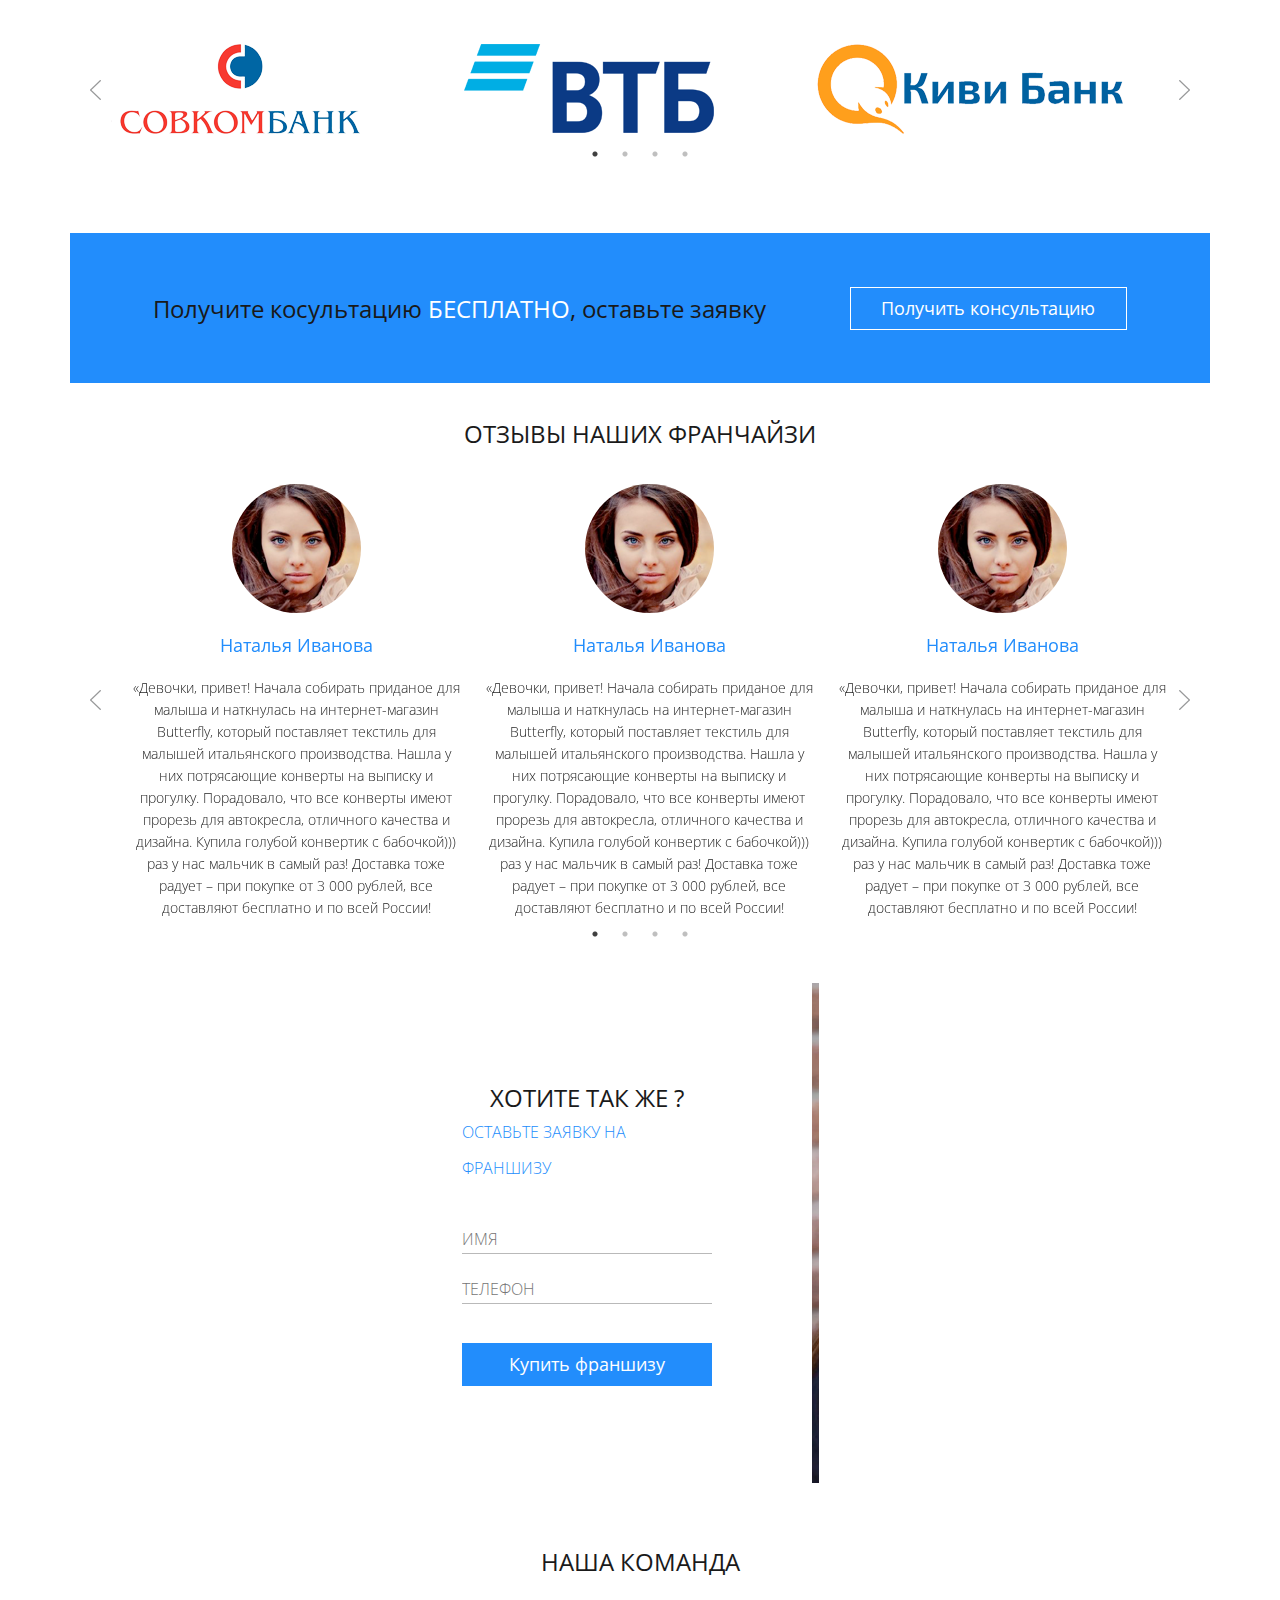
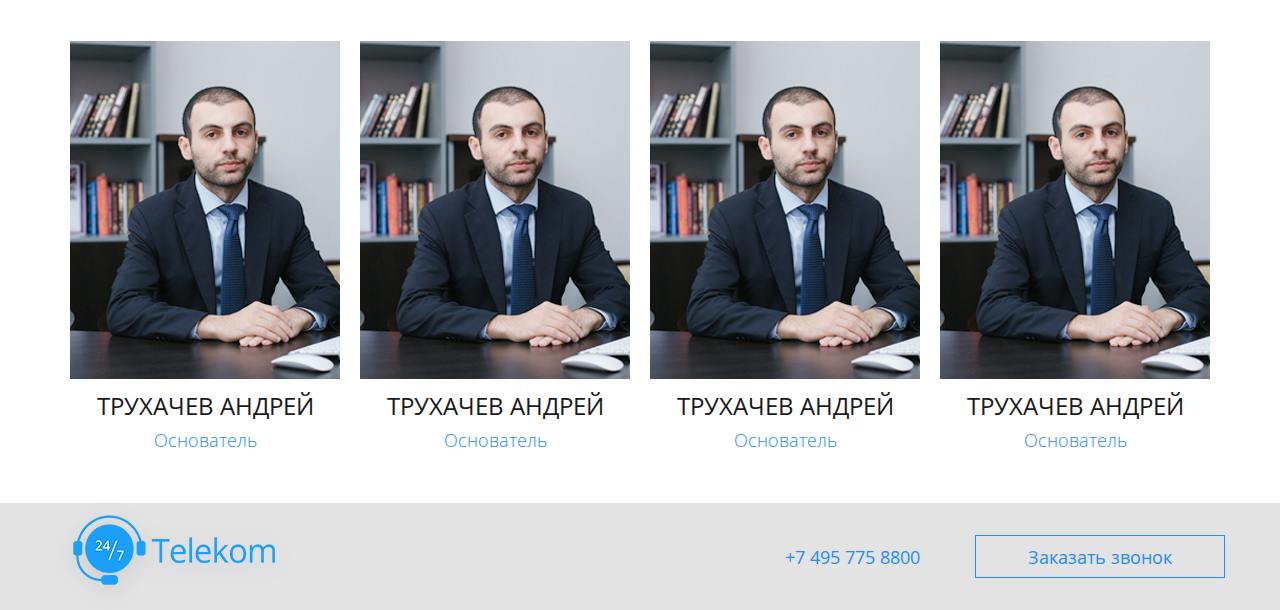
==== commit 63014e20: "Add new page" ====
--- a/index.html
+++ b/index.html
@@ -13,9 +13,9 @@
 </head>
 
 <body id="body">
-  <header>
+  <header class="header-home">
     <nav>
-      <img class="header-nav-img"src="img/Telekom.png" alt="">
+      <img class="header-nav-img" src="img/Telekom.png" alt="">
       <ul class="navbar" id="navbar">
         <li><a class="header-link" href="#">Главная</a></li>
         <li><a class="header-link" href="#">О нас</a></li>
@@ -23,7 +23,7 @@
         <li><a class="header-link" href="#">Кейсы</a></li>
         <li><a class="header-link" href="#">Контакты</a></li>
       </ul>
-      <button id="burger"class="menu-link">
+      <button id="burger" class="menu-link">
         <span>
         </span>
       </button>
@@ -33,250 +33,272 @@
       <img class="h2-img" src="img/24/24for7.png" alt="">
     </h1>
     <p class="header-text-action">Если театр начинается с вешалки,<br>то бизнес - с гениальной идеи</p>
-    <button  class="header-action">Узнать подробнее</button>
+    <button class="header-action">Узнать подробнее</button>
     <a href="#staff-block1" class="drop-down"><img src="img/bottom-.png" alt=""></a>
   </header>
-  <section class="staff">
-    <div class="staff-block">
-      <div id ="staff-block1"class="staff-block-item">
-        <h3>1 сотрудник <span class="h3-span">(вы)</span></h3>
-        <div class="staff-block-text">
-          <p>заработок</p>
-          <p>от <span>50 000 р.</span></p>
-          <p>в месяц</p>
-        </div>
-        <button class="staff-button button-modal">Подробнее</button>
-      </div>
-      <div class="staff-border display-none-mobile"></div>
-      <div class="staff-block-item">
-        <h3>5 сотрудников</h3>
-        <div class="staff-block-text">
-          <p>прибыль</p>
-          <p>от <span>90 000 р.</span></p>
-          <p>до <span>133 000 р.</span></p>
-          <p>в месяц</p>
-        </div>
-        <button class="staff-button button-modal">Подробнее</button>
-      </div>
-      <div class="staff-border staff-border-none-1"></div>
-      <div class="staff-block-item">
-        <h3>10 сотрудников</h3>
-        <div class="staff-block-text">
-          <p>прибыль</p>
-          <p>от <span>200 000 р.</span></p>
-          <p>до <span>405 000 р.</span></p>
-          <p>в месяц</p>
-        </div>
-        <button class="staff-button button-modal">Подробнее</button>
-      </div>
-      <div class="staff-border display-none-mobile"></div>
-      <div class="staff-block-item">
-        <h3>20 сотрудников</h3>
-        <div class="staff-block-text">
-          <p>прибыль</p>
-          <p>от <span>450 000 р.</span></p>
-          <p>до <span>880 000 р.</span></p>
-          <p>в месяц</p>
-        </div>
-        <button class="staff-button button-modal">Подробнее</button>
-      </div>
-    </div>
-    <p class="remark"><span>*</span> Ограничений в заработке нет, чем больше сотрудников, тем больше прибыль</p>
-  </section>
-  <section class="business">
-    <div class="business-img"></div>
-    <div class="business-information">
-      <h3>стомость франшизы <span>70 000</span> рублей</h3>
-      <button class="staff-button business-plan button-modal">Получить Бизнес - план</button>
-      <h3>что вы получите по франшизе ?</h3>
-      <ul class="business-ul">
-        <li>пошаговый бизнес-план</li>
-        <li>помощь в найме персонала</li>
-        <li>обучение сотрудников</li>
-        <li>организация рабочего процесса</li>
-        <li>предоставление IP-телефонии</li>
-        <li>постоянно пополняемая клиентская база</li>
-        <li>личный помощник 24/7</li>
-      </ul>
-      <button class="staff-button business-consultation button-modal">Получить консультацию</button>
-    </div>
-  </section>
-  <section class="call-center">
-    <h3 class="call-center-h3">почему выгодно открыть свой колл-центр
-      именно по продвижению банковских продуктов ?</h3>
-    <div class="call-center-main">
-      <div class="call-center-advantages-one">
-        <figure class="call-center-figure">
-          <img src="img/add-coin.png" alt="">
-          <figurecaption class="call-center-text">
-            <p>минимальный стартовый капитал</p>
-          </figurecaption>
+  <main>
+    <section class="staff">
+      <div class="staff-block">
+        <div id="staff-block1" class="staff-block-item">
+          <h3>1 сотрудник <span class="h3-span">(вы)</span></h3>
+          <div class="staff-block-text">
+            <p>заработок</p>
+            <p>от <span>50 000 р.</span></p>
+            <p>в месяц</p>
+          </div>
+          <button class="staff-button button-modal">Подробнее</button>
+        </div>
+        <div class="staff-border display-none-mobile"></div>
+        <div class="staff-block-item">
+          <h3>5 сотрудников</h3>
+          <div class="staff-block-text">
+            <p>прибыль</p>
+            <p>от <span>90 000 р.</span></p>
+            <p>до <span>133 000 р.</span></p>
+            <p>в месяц</p>
+          </div>
+          <button class="staff-button button-modal">Подробнее</button>
+        </div>
+        <div class="staff-border staff-border-none-1"></div>
+        <div class="staff-block-item">
+          <h3>10 сотрудников</h3>
+          <div class="staff-block-text">
+            <p>прибыль</p>
+            <p>от <span>200 000 р.</span></p>
+            <p>до <span>405 000 р.</span></p>
+            <p>в месяц</p>
+          </div>
+          <button class="staff-button button-modal">Подробнее</button>
+        </div>
+        <div class="staff-border display-none-mobile"></div>
+        <div class="staff-block-item">
+          <h3>20 сотрудников</h3>
+          <div class="staff-block-text">
+            <p>прибыль</p>
+            <p>от <span>450 000 р.</span></p>
+            <p>до <span>880 000 р.</span></p>
+            <p>в месяц</p>
+          </div>
+          <button class="staff-button button-modal">Подробнее</button>
+        </div>
+      </div>
+      <p class="remark"><span>*</span> Ограничений в заработке нет, чем больше сотрудников, тем больше прибыль</p>
+    </section>
+    <section class="business">
+      <div class="business-img"></div>
+      <div class="business-information">
+        <h3>стомость франшизы <span>70 000</span> рублей</h3>
+        <button class="staff-button business-plan button-modal">Получить Бизнес - план</button>
+        <h3>что вы получите по франшизе ?</h3>
+        <ul class="business-ul">
+          <li>пошаговый бизнес-план</li>
+          <li>помощь в найме персонала</li>
+          <li>обучение сотрудников</li>
+          <li>организация рабочего процесса</li>
+          <li>предоставление IP-телефонии</li>
+          <li>постоянно пополняемая клиентская база</li>
+          <li>личный помощник 24/7</li>
+        </ul>
+        <button class="staff-button business-consultation button-modal">Получить консультацию</button>
+      </div>
+    </section>
+    <section class="call-center">
+      <h3 class="call-center-h3">почему выгодно открыть свой колл-центр
+        именно по продвижению банковских продуктов ?</h3>
+      <div class="call-center-main">
+        <div class="call-center-advantages-one">
+          <figure class="call-center-figure">
+            <img src="img/add-coin.png" alt="">
+            <figurecaption class="call-center-text">
+              <p>минимальный стартовый капитал</p>
+            </figurecaption>
+          </figure>
+          <figure class="call-center-figure">
+            <img src="img/up-coin.png" alt="">
+            <figurecaption class="call-center-text">
+              <p>возможность расширения бизнеса</p>
+            </figurecaption>
+          </figure>
+          <figure class="call-center-figure">
+            <img src="img/money.png" alt="">
+            <figurecaption class="call-center-text">
+              <p>стабильный доход</p>
+            </figurecaption>
+          </figure>
+        </div>
+        <div class="call-center-works">
+          <figure class="call-center-works-figure">
+            <img class="call-center-img" src="img/call-center-people.png" alt="">
+            <figurecaption class="call-center-people-text">
+              <button class="staff-button business-plan button-modal">Получить Бизнес- план</button>
+            </figurecaption>
+          </figure>
+        </div>
+        <div class="call-center-advantages-two">
+          <figure class="call-center-figure">
+            <img src="img/briefs.png" alt="">
+            <figurecaption class="call-center-big-text">
+              <p>не требуется профессиональных навыков</p>
+            </figurecaption>
+          </figure>
+          <figure class="call-center-figure">
+            <img src="img/deal.png" alt="">
+            <figurecaption class="call-center-big-text">
+              <p>мы работаем напрямую с банками, а это всегда надежные и стабильные партнеры</p>
+            </figurecaption>
+          </figure>
+        </div>
+      </div>
+    </section>
+
+    <section class="numbers">
+      <div class="numbers-main">
+        <div class="numbers-item">
+          <p class="numbers-item-title">2014</p>
+          <p class="numbers-item-subtitle">год основания</p>
+        </div>
+        <div class="numbers-border display-none-mobile"></div>
+        <div class="numbers-item">
+          <p class="numbers-item-title">110</p>
+          <p class="numbers-item-subtitle">штат собственных операторов</p>
+        </div>
+        <div class="numbers-border staff-border-none-1"></div>
+        <div class="numbers-item">
+          <p class="numbers-item-title">14</p>
+          <p class="numbers-item-subtitle">предприятий открытых по франшизе</p>
+        </div>
+        <div class="numbers-border display-none-mobile"></div>
+        <div class="numbers-item">
+          <p class="numbers-item-title">3</p>
+          <p class="numbers-item-subtitle">собственных офиса</p>
+        </div>
+      </div>
+    </section>
+
+    <section class="partners">
+      <h3>партнеры с которыми мы работаем</h3>
+      <div class="carousel">
+        <div><img src="img/bank1.png" alt=""></div>
+        <div><img src="img/bank2.png" alt=""></div>
+        <div><img src="img/bank4.png" alt=""></div>
+        <div><img src="img/bank3.png" alt=""></div>
+      </div>
+    </section>
+
+    <section class="free">
+      <div class="free-main">
+        <h3 class="free-text">Получите косультацию <span class="WHITE">бесплатно</span>, оставьте заявку</h3>
+        <button class="staff-button free-consultation button-modal">Получить консультацию</button>
+      </div>
+    </section>
+
+    <section class="review">
+      <h3>отзывы наших франчайзи</h3>
+      <div class="review-block">
+        <div class="review-cour">
+          <div class="review-item">
+            <img src="img/head.png" alt="">
+            <p class="review-text-title">Наталья Иванова</p>
+            <p class="review-text-subtitle">«Девочки, привет! Начала собирать приданое для малыша и наткнулась на
+              интернет-магазин Butterfly, который поставляет текстиль для малышей итальянского производства. Нашла у
+              них потрясающие конверты на выписку и прогулку. Порадовало, что все конверты имеют прорезь для
+              автокресла, отличного качества и дизайна. Купила голубой конвертик с бабочкой))) раз у нас мальчик в
+              самый раз! Доставка тоже радует – при покупке от 3 000 рублей, все доставляют бесплатно и по всей России!
+            </p>
+          </div>
+        </div>
+        <div class="review-cour">
+          <div class="review-item">
+            <img src="img/head.png" alt="">
+            <p class="review-text-title">Наталья Иванова</p>
+            <p class="review-text-subtitle">«Девочки, привет! Начала собирать приданое для малыша и наткнулась на
+              интернет-магазин Butterfly, который поставляет текстиль для малышей итальянского производства. Нашла у
+              них потрясающие конверты на выписку и прогулку. Порадовало, что все конверты имеют прорезь для
+              автокресла, отличного качества и дизайна. Купила голубой конвертик с бабочкой))) раз у нас мальчик в
+              самый раз! Доставка тоже радует – при покупке от 3 000 рублей, все доставляют бесплатно и по всей России!
+            </p>
+          </div>
+        </div>
+        <div class="review-cour">
+          <div class="review-item">
+            <img src="img/head.png" alt="">
+            <p class="review-text-title">Наталья Иванова</p>
+            <p class="review-text-subtitle">«Девочки, привет! Начала собирать приданое для малыша и наткнулась на
+              интернет-магазин Butterfly, который поставляет текстиль для малышей итальянского производства. Нашла у
+              них потрясающие конверты на выписку и прогулку. Порадовало, что все конверты имеют прорезь для
+              автокресла, отличного качества и дизайна. Купила голубой конвертик с бабочкой))) раз у нас мальчик в
+              самый раз! Доставка тоже радует – при покупке от 3 000 рублей, все доставляют бесплатно и по всей России!
+            </p>
+          </div>
+        </div>
+        <div class="review-cour">
+          <div class="review-item">
+            <img src="img/head.png" alt="">
+            <p class="review-text-title">Наталья Иванова</p>
+            <p class="review-text-subtitle">«Девочки, привет! Начала собирать приданое для малыша и наткнулась на
+              интернет-магазин Butterfly, который поставляет текстиль для малышей итальянского производства. Нашла у
+              них потрясающие конверты на выписку и прогулку. Порадовало, что все конверты имеют прорезь для
+              автокресла, отличного качества и дизайна. Купила голубой конвертик с бабочкой))) раз у нас мальчик в
+              самый раз! Доставка тоже радует – при покупке от 3 000 рублей, все доставляют бесплатно и по всей России!
+            </p>
+          </div>
+        </div>
+      </div>
+    </section>
+
+    <section class="contact">
+      <form action="click" class="contact-action">
+        <div class="contact-block-text">
+          <h3>хотите так же ?</h3>
+          <p class="contact-text">оставьте заявку на франшизу</p>
+        </div>
+        <div class="contact-input-block">
+          <input type="text" class="contact-text contact-input-item" placeholder="ИМЯ" name="" id="">
+          <input type="text" class="contact-text contact-input-item" placeholder="ТЕЛЕФОН" name="" id="">
+        </div>
+        <button class="staff-button contact-buy">Купить франшизу</button>
+      </form>
+      <div class="contact-img"></div>
+    </section>
+
+    <section class="team">
+      <h3>наша команда</h3>
+      <div class="team-block">
+        <figure class="figure-item">
+          <img src="img/works1.png" alt="">
+          <figurecation class="figure-item-text">
+            <h3 class="figute-text-title">Трухачев Андрей</h3>
+            <p class="figure-text-subtitle">Основатель</p>
+          </figurecation>
         </figure>
-        <figure class="call-center-figure">
-          <img src="img/up-coin.png" alt="">
-          <figurecaption class="call-center-text">
-            <p>возможность расширения бизнеса</p>
-          </figurecaption>
+        <figure class="figure-item">
+          <img src="img/works1.png" alt="">
+          <figurecation class="figure-item-text">
+            <h3 class="figute-text-title">Трухачев Андрей</h3>
+            <p class="figure-text-subtitle">Основатель</p>
+          </figurecation>
         </figure>
-        <figure class="call-center-figure">
-          <img src="img/money.png" alt="">
-          <figurecaption class="call-center-text">
-            <p>стабильный доход</p>
-          </figurecaption>
+        <figure class="figure-item">
+          <img src="img/works1.png" alt="">
+          <figurecation class="figure-item-text">
+            <h3 class="figute-text-title">Трухачев Андрей</h3>
+            <p class="figure-text-subtitle">Основатель</p>
+          </figurecation>
         </figure>
-      </div>
-      <div class="call-center-works">
-        <figure class="call-center-works-figure">
-          <img class="call-center-img"src="img/call-center-people.png" alt="">
-          <figurecaption class="call-center-people-text">
-            <button  class="staff-button business-plan button-modal">Получить Бизнес- план</button>
-          </figurecaption>
+        <figure class="figure-item">
+          <img src="img/works1.png" alt="">
+          <figurecation class="figure-item-text">
+            <h3 class="figute-text-title">Трухачев Андрей</h3>
+            <p class="figure-text-subtitle">Основатель</p>
+          </figurecation>
         </figure>
       </div>
-      <div class="call-center-advantages-two">
-        <figure class="call-center-figure">
-          <img src="img/briefs.png" alt="">
-          <figurecaption class="call-center-big-text">
-            <p>не требуется профессиональных навыков</p>
-          </figurecaption>
-        </figure>
-        <figure class="call-center-figure">
-          <img src="img/deal.png" alt="">
-          <figurecaption class="call-center-big-text">
-            <p>мы работаем напрямую с банками, а это всегда надежные и стабильные партнеры</p>
-          </figurecaption>
-        </figure>
-      </div>
-    </div>
-  </section>
-
-  <section class="numbers">
-    <div class="numbers-main">
-      <div class="numbers-item">
-        <p class="numbers-item-title">2014</p>
-        <p class="numbers-item-subtitle">год основания</p>
-      </div>
-      <div class="numbers-border display-none-mobile"></div>
-      <div class="numbers-item">
-        <p class="numbers-item-title">110</p>
-        <p class="numbers-item-subtitle">штат собственных операторов</p>
-      </div>
-      <div class="numbers-border staff-border-none-1"></div>
-      <div class="numbers-item">
-        <p class="numbers-item-title">14</p>
-        <p class="numbers-item-subtitle">предприятий открытых по франшизе</p>
-      </div>
-      <div class="numbers-border display-none-mobile"></div>
-      <div class="numbers-item">
-        <p class="numbers-item-title">3</p>
-        <p class="numbers-item-subtitle">собственных офиса</p>
-      </div>
-    </div>
-  </section>
-
-  <section class="partners">
-    <h3>партнеры с которыми мы работаем</h3>
-    <div class="carousel">
-      <div><img src="img/bank1.png" alt=""></div>
-      <div><img src="img/bank2.png" alt=""></div>
-      <div><img src="img/bank4.png" alt=""></div>
-      <div><img src="img/bank3.png" alt=""></div>
-    </div>
-  </section>
-
-  <section class="free">
-    <div class="free-main">
-      <h3 class="free-text">Получите косультацию <span class="WHITE">бесплатно</span>, оставьте заявку</h3>
-      <button class="staff-button free-consultation button-modal">Получить консультацию</button>
-    </div>
-  </section>
-
-  <section class="review">
-    <h3>отзывы наших франчайзи</h3>
-    <div class="review-block">
-      <div class="review-cour">
-        <div class="review-item">
-          <img src="img/head.png" alt="">
-          <p class="review-text-title">Наталья Иванова</p>
-          <p class="review-text-subtitle">«Девочки, привет! Начала собирать приданое для малыша и наткнулась на интернет-магазин Butterfly, который поставляет текстиль для малышей итальянского производства. Нашла у них потрясающие конверты на выписку и прогулку. Порадовало, что все конверты имеют прорезь для автокресла, отличного качества и дизайна. Купила голубой конвертик с бабочкой))) раз у нас мальчик в самый раз! Доставка тоже радует – при покупке от 3 000 рублей, все доставляют бесплатно и по всей России! </p>
-        </div>
-      </div>
-      <div class="review-cour">
-        <div class="review-item">
-          <img src="img/head.png" alt="">
-          <p class="review-text-title">Наталья Иванова</p>
-          <p class="review-text-subtitle">«Девочки, привет! Начала собирать приданое для малыша и наткнулась на интернет-магазин Butterfly, который поставляет текстиль для малышей итальянского производства. Нашла у них потрясающие конверты на выписку и прогулку. Порадовало, что все конверты имеют прорезь для автокресла, отличного качества и дизайна. Купила голубой конвертик с бабочкой))) раз у нас мальчик в самый раз! Доставка тоже радует – при покупке от 3 000 рублей, все доставляют бесплатно и по всей России! </p>
-        </div>
-      </div>
-      <div class="review-cour">
-        <div class="review-item">
-          <img src="img/head.png" alt="">
-          <p class="review-text-title">Наталья Иванова</p>
-          <p class="review-text-subtitle">«Девочки, привет! Начала собирать приданое для малыша и наткнулась на интернет-магазин Butterfly, который поставляет текстиль для малышей итальянского производства. Нашла у них потрясающие конверты на выписку и прогулку. Порадовало, что все конверты имеют прорезь для автокресла, отличного качества и дизайна. Купила голубой конвертик с бабочкой))) раз у нас мальчик в самый раз! Доставка тоже радует – при покупке от 3 000 рублей, все доставляют бесплатно и по всей России! </p>
-        </div>
-      </div>
-      <div class="review-cour">
-        <div class="review-item">
-          <img src="img/head.png" alt="">
-          <p class="review-text-title">Наталья Иванова</p>
-          <p class="review-text-subtitle">«Девочки, привет! Начала собирать приданое для малыша и наткнулась на интернет-магазин Butterfly, который поставляет текстиль для малышей итальянского производства. Нашла у них потрясающие конверты на выписку и прогулку. Порадовало, что все конверты имеют прорезь для автокресла, отличного качества и дизайна. Купила голубой конвертик с бабочкой))) раз у нас мальчик в самый раз! Доставка тоже радует – при покупке от 3 000 рублей, все доставляют бесплатно и по всей России! </p>
-        </div>
-      </div>
-    </div>
-  </section>
-
-  <section class="contact">
-    <form action="click" class="contact-action">
-      <div class="contact-block-text">
-        <h3>хотите так же ?</h3>
-        <p class="contact-text">оставьте заявку на франшизу</p>
-      </div>
-      <div class="contact-input-block">
-        <input type="text" class="contact-text contact-input-item" placeholder="ИМЯ" name="" id="">
-        <input type="text" class="contact-text contact-input-item" placeholder="ТЕЛЕФОН" name="" id="">
-      </div>
-      <button class="staff-button contact-buy">Купить франшизу</button>
-    </form>
-    <div class="contact-img"></div>
-  </section>
-
-  <section class="team">
-    <h3>наша команда</h3>
-    <div class="team-block">
-      <figure class="figure-item">
-        <img src="img/works1.png" alt="">
-        <figurecation class="figure-item-text">
-          <h3 class="figute-text-title">Трухачев Андрей</h3>
-          <p class="figure-text-subtitle">Основатель</p>
-        </figurecation>
-      </figure>
-      <figure class="figure-item">
-        <img src="img/works1.png" alt="">
-        <figurecation class="figure-item-text">
-          <h3 class="figute-text-title">Трухачев Андрей</h3>
-          <p class="figure-text-subtitle">Основатель</p>
-        </figurecation>
-      </figure>
-      <figure class="figure-item">
-        <img src="img/works1.png" alt="">
-        <figurecation class="figure-item-text">
-          <h3 class="figute-text-title">Трухачев Андрей</h3>
-          <p class="figure-text-subtitle">Основатель</p>
-        </figurecation>
-      </figure>
-      <figure class="figure-item">
-        <img src="img/works1.png" alt="">
-        <figurecation class="figure-item-text">
-          <h3 class="figute-text-title">Трухачев Андрей</h3>
-          <p class="figure-text-subtitle">Основатель</p>
-        </figurecation>
-      </figure>
-    </div>
-  </section>
+    </section>
+  </main>
 
   <footer class="footer">
     <div class="footer-main">
-      <img src="img/Telekom_копия.png" alt="">
+      <img src="img/telecom_footer.png" alt="">
       <div class="footer-action">
         <p class="footer-number">+7 495 775 8800</p>
         <button class="footer-number footer-button button-modal">Заказать звонок</button>
@@ -284,22 +306,22 @@
     </div>
   </footer>
 
-  <section id="modal"class="modal">
-      <div class="modal-main-background">
-        <form action="" class="modal-main">
-          <div class="modal-main-title">
-            <div class="border-modal"></div>
-            <h3 class="modal-h3">Заказать</h3>
-            <div class="border-modal"></div>
-          </div>
-          <input class="contact-text contact-input-item modal-input"type="text" name="" id="" placeholder="Ваше имя">
-          <input class="contact-text contact-input-item modal-input"type="number" name="" id="" placeholder="Ваш телефон">
-          <input class="contact-text contact-input-item modal-input"type="email" name="" id="" placeholder="Ваш e-mail">
-          <p class="modal-text">Оставьте заявку и мы Вам перезвоним!</p>
-          <button class="modal-blue">Заказать</button>
-        </form>
-        <button class="modal-white button-modal">Закрыть</button>
-      </div>
+  <section id="modal" class="modal">
+    <div class="modal-main-background">
+      <form action="" class="modal-main">
+        <div class="modal-main-title">
+          <div class="border-modal"></div>
+          <h3 class="modal-h3">Заказать</h3>
+          <div class="border-modal"></div>
+        </div>
+        <input class="contact-text contact-input-item modal-input" type="text" name="" id="" placeholder="Ваше имя">
+        <input class="contact-text contact-input-item modal-input" type="number" name="" id="" placeholder="Ваш телефон">
+        <input class="contact-text contact-input-item modal-input" type="email" name="" id="" placeholder="Ваш e-mail">
+        <p class="modal-text">Оставьте заявку и мы Вам перезвоним!</p>
+        <button class="modal-blue">Заказать</button>
+      </form>
+      <button class="modal-white button-modal">Закрыть</button>
+    </div>
   </section>
   <script type="text/javascript" src="script/jquery-1.11.0.min.js"></script>
   <script type="text/javascript" src="script/jquery-migrate-1.2.1.min.js"></script>
--- a/style/style.css
+++ b/style/style.css
@@ -12,12 +12,15 @@
 button{
   background: transparent;
   border:none;
+  cursor: pointer;
 }
 header{
+  display: flex;
+  flex-direction:column;
+  align-items: center;
+}
+.header-home{
   height: 680px;
-  display: flex;
-  flex-direction:column;
-  align-items: center;
   background: url(../img/Header-main.png) center center no-repeat;
 }
 nav{
@@ -556,20 +559,6 @@
 content: '';
 margin-top: 12px;
 }
-
-.menu-link-active span {
-background: transparent;
-}
-
-.menu-link-active span:before {
-transform: rotate(135deg);
-margin-top: 0;
-}
-
-.menu-link-active span:after {
-transform: rotate(-135deg);
-margin-top: 0;
-}
 .scroll{
   overflow:hidden;
 }
@@ -633,7 +622,7 @@
   margin: 20px 0;
 }
 .modal-blue{
-  background: blue;
+  background:#228dfc;
   display: flex;
   justify-content: center;
   align-items: center;
@@ -916,4 +905,195 @@
   .display-none-mobile{
     display: none;
   }
-}+}
+
+/* B L O C K N E W S  */
+
+
+.header-news-text{
+  color: #1f1f1f;
+}
+
+.navbar-active{
+  color: #228dfc;
+  border-bottom: 1px solid #228dfc;
+}
+main{
+  display: flex;
+  flex-direction: column;
+  justify-content: center;
+  align-items: center;
+}
+.news{
+  width: 1140px;
+  display: flex;
+  align-items: center;
+  flex-direction:column;
+}
+.news-block{
+  display: flex;
+  justify-content: space-between;
+  padding: 30px 0;
+  border-bottom: 1px solid #919191;
+  width: 1140px;
+}
+.news-block:nth-child(4){
+  border:none;
+}
+.news-block-action{
+  width: 210px;
+  display: flex;
+  justify-content: space-between;
+  flex-direction: column;
+}
+.news-text{
+  width: 400px;
+  font-size: 16px;
+  font-weight: 300;
+  text-align: justify;
+}
+.news-button{
+  width: 210px;
+  height: 50px;
+  justify-content: center;
+  display: flex;
+  align-items: center;
+  border: 1px solid #228dfc;
+  color: #228dfc;
+  font-family: "Open Sans";
+  font-size: 18px;
+  font-weight: 400;
+  line-height: 24px;
+  background: transparent;
+}
+.news-button:hover{
+  color:#fff;
+  background:#228dfc;
+  transition: all 0.5s;
+}
+.black-burger span,
+.black-burger span:before,
+.black-burger span:after{
+  background: #919191;
+}
+.menu-link-active span {
+  background: transparent;
+  }
+  
+  .menu-link-active span:before {
+  transform: rotate(135deg);
+  margin-top: 0;
+  }
+  
+  .menu-link-active span:after {
+  transform: rotate(-135deg);
+  margin-top: 0;
+  }
+.news-img1,.news-img2,.news-img3,.news-img4{
+  width: 500px;
+  height: 200px;
+}
+.news-img1{
+  background:url(../img/news1.png)center center no-repeat;
+}
+.news-img2{
+  background:url(../img/news2.png)center center no-repeat;
+}
+.news-img3{
+  background:url(../img/news3.png)center center no-repeat;
+}
+.news-img4{
+  background:url(../img/news4.png)center center no-repeat;
+}
+.slide{
+  display: flex;
+  justify-content: space-between;
+  width: 90px;
+  margin: 50px 0;
+}
+@media (max-width: 1170px){
+  .news-block{
+    width: auto;
+  }
+  .header-news-text{
+    color:#fff;
+  }
+  .news-block-action{
+    order:1;
+  }
+  .news-block{
+    flex-direction: column;
+    align-items: center;
+  }
+  .news{
+    width: auto;
+  }
+  .news-h2{
+    text-align: center;
+    margin-bottom: 20px;
+  }
+  .news-block-action{
+    width: 400px;
+    align-items: center;
+  }
+  .news-text{
+    margin: 30px 0;
+  }
+}
+@media (max-width: 576px){
+  .news-text{
+    width: auto;
+    margin: 20px 5%;
+  }
+  .news-img1,.news-img2,.news-img3,.news-img4{
+    width: 90%;
+  }
+  .news-block-action{
+    width: auto;
+    margin: 0 5%;
+  }
+}
+
+
+/*  C A L L C E N T E R F I R S T */
+
+.information-1{
+  display: flex;
+  flex-direction: column;
+  width: 1140px;
+  margin-top: 50px;
+  margin-bottom:  100px;
+  color: #000000;
+font-size: 16px;
+font-weight: 300;
+line-height: 24px;
+}
+.information-1-main{
+  margin-top:30px;
+}
+.information-1-img{
+  float:left;
+  margin: 0 20px 20px 0;
+}
+
+@media (max-width: 1170px){
+  .information-1-main{
+    display: flex;
+    align-items: center;
+    flex-direction: column;
+  }
+  .information-1{
+    width: auto;
+    margin-bottom: 50px;
+  }
+  .information-1-img{
+    float:none;
+    margin-bottom:20px;
+    object-fit: cover;
+    width: 90%;
+  }
+  .information-1-text{
+    margin: 0 5%;
+    text-align: justify;
+  }
+}
